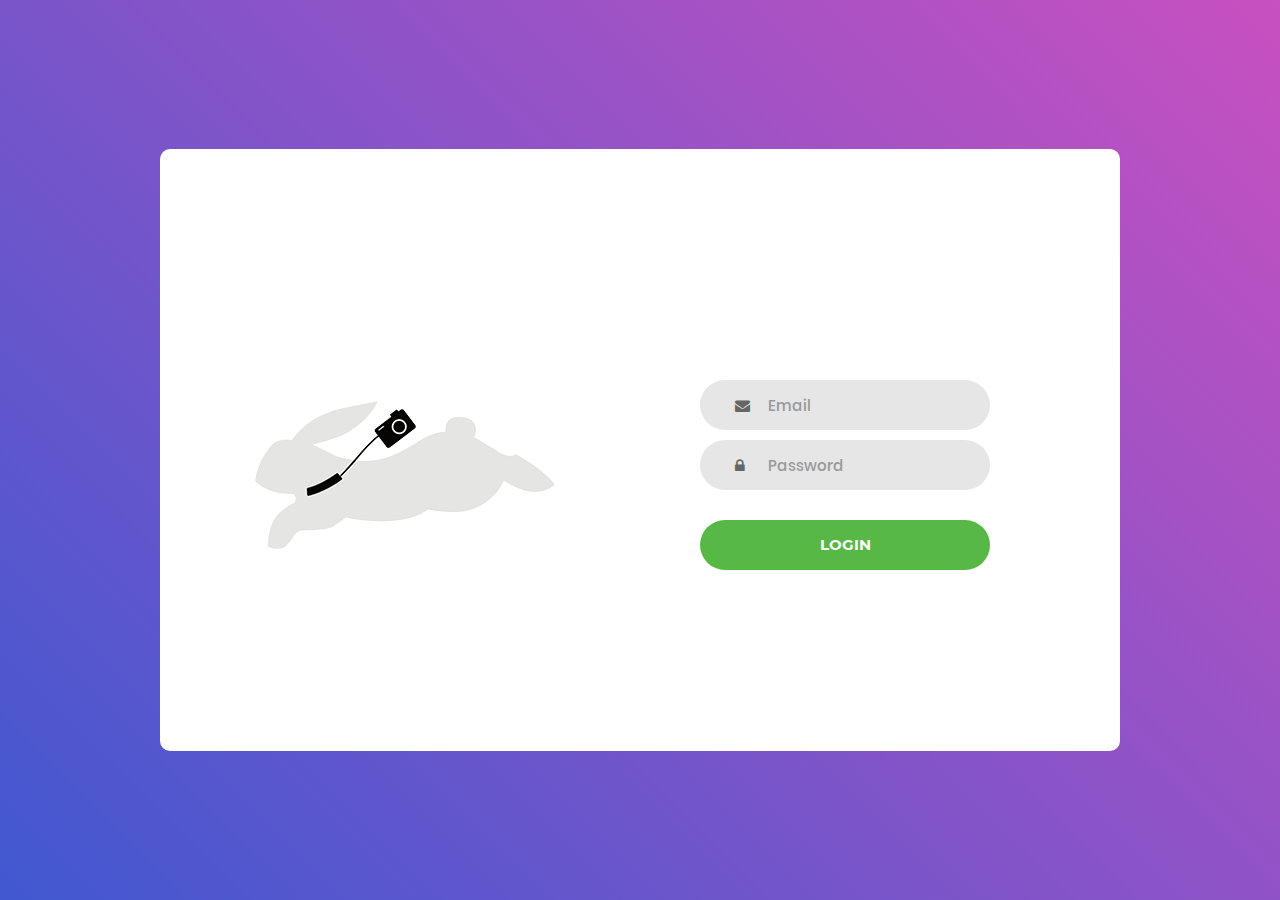
==== index.html @ 1383a8c0 "first commit" ====
<!DOCTYPE html>
<html lang="en">
<head>
	<title>Login V1</title>
	<meta charset="UTF-8">
	<meta name="viewport" content="width=device-width, initial-scale=1">
<!--===============================================================================================-->	
	<link rel="icon" type="image/png" href="images/icons/favicon.ico"/>
<!--===============================================================================================-->
	<link rel="stylesheet" type="text/css" href="vendor/bootstrap/css/bootstrap.min.css">
<!--===============================================================================================-->
	<link rel="stylesheet" type="text/css" href="fonts/font-awesome-4.7.0/css/font-awesome.min.css">
<!--===============================================================================================-->
	<link rel="stylesheet" type="text/css" href="vendor/animate/animate.css">
<!--===============================================================================================-->	
	<link rel="stylesheet" type="text/css" href="vendor/css-hamburgers/hamburgers.min.css">
<!--===============================================================================================-->
	<link rel="stylesheet" type="text/css" href="vendor/select2/select2.min.css">
<!--===============================================================================================-->
	<link rel="stylesheet" type="text/css" href="css/I_util.css">
	<link rel="stylesheet" type="text/css" href="css/I_main.css">
<!--===============================================================================================-->
</head>
<body>
	
	<div class="limiter">
		<div class="container-login100">
			<div class="wrap-login100">
				<div class="login100-pic js-tilt" data-tilt>
					<img src="images/Bunny.png" alt="IMG">
				</div>

				<form class="login100-form validate-form">
					<span class="login100-form-title">
						 
					</span>

					<div class="wrap-input100 validate-input" data-validate = "Valid email is required: ex@abc.xyz">
						<input class="input100" type="text" name="email" placeholder="Email">
						<span class="focus-input100"></span>
						<span class="symbol-input100">
							<i class="fa fa-envelope" aria-hidden="true"></i>
						</span>
					</div>

					<div class="wrap-input100 validate-input" data-validate = "Password is required">
						<input class="input100" type="password" name="pass" placeholder="Password">
						<span class="focus-input100"></span>
						<span class="symbol-input100">
							<i class="fa fa-lock" aria-hidden="true"></i>
						</span>
					</div>
					
					<div class="container-login100-form-btn">
						<button class="login100-form-btn">
							Login
						</button>
					</div>

					<div class="text-center p-t-12">
						<span class="txt1">
							 
						</span>
						<a class="txt2" href="#">
							 
						</a>
					</div>

					<div class="text-center p-t-136">
						<a class="txt2" href="#">
							 
						</a>
					</div>
				</form>
			</div>
		</div>
	</div>
	
	

	
<!--===============================================================================================-->	
	<script src="vendor/jquery/jquery-3.2.1.min.js"></script>
<!--===============================================================================================-->
	<script src="vendor/bootstrap/js/popper.js"></script>
	<script src="vendor/bootstrap/js/bootstrap.min.js"></script>
<!--===============================================================================================-->
	<script src="vendor/select2/select2.min.js"></script>
<!--===============================================================================================-->
	<script src="vendor/tilt/tilt.jquery.min.js"></script>
	<script >
		$('.js-tilt').tilt({
			scale: 1.1
		})
	</script>
<!--===============================================================================================-->
	<script src="js/main.js"></script>

</body>
</html>
---- vendor/css-hamburgers/hamburgers.min.css ----
/*!
 * Hamburgers
 * @description Tasty CSS-animated hamburgers
 * @author Jonathan Suh @jonsuh
 * @site https://jonsuh.com/hamburgers
 * @link https://github.com/jonsuh/hamburgers
 */.hamburger{font:inherit;display:inline-block;overflow:visible;margin:0;padding:15px;cursor:pointer;transition-timing-function:linear;transition-duration:.15s;transition-property:opacity,filter;text-transform:none;color:inherit;border:0;background-color:transparent}.hamburger:hover{opacity:.7}.hamburger-box{position:relative;display:inline-block;width:40px;height:24px}.hamburger-inner{top:50%;display:block;margin-top:-2px}.hamburger-inner,.hamburger-inner:after,.hamburger-inner:before{position:absolute;width:40px;height:4px;transition-timing-function:ease;transition-duration:.15s;transition-property:transform;border-radius:4px;background-color:#000}.hamburger-inner:after,.hamburger-inner:before{display:block;content:''}.hamburger-inner:before{top:-10px}.hamburger-inner:after{bottom:-10px}.hamburger--3dx .hamburger-box{perspective:80px}.hamburger--3dx .hamburger-inner{transition:transform .2s cubic-bezier(.645,.045,.355,1),background-color 0s cubic-bezier(.645,.045,.355,1) .1s}.hamburger--3dx .hamburger-inner:after,.hamburger--3dx .hamburger-inner:before{transition:transform 0s cubic-bezier(.645,.045,.355,1) .1s}.hamburger--3dx.is-active .hamburger-inner{transform:rotateY(180deg);background-color:transparent}.hamburger--3dx.is-active .hamburger-inner:before{transform:translate3d(0,10px,0) rotate(45deg)}.hamburger--3dx.is-active .hamburger-inner:after{transform:translate3d(0,-10px,0) rotate(-45deg)}.hamburger--3dx-r .hamburger-box{perspective:80px}.hamburger--3dx-r .hamburger-inner{transition:transform .2s cubic-bezier(.645,.045,.355,1),background-color 0s cubic-bezier(.645,.045,.355,1) .1s}.hamburger--3dx-r .hamburger-inner:after,.hamburger--3dx-r .hamburger-inner:before{transition:transform 0s cubic-bezier(.645,.045,.355,1) .1s}.hamburger--3dx-r.is-active .hamburger-inner{transform:rotateY(-180deg);background-color:transparent}.hamburger--3dx-r.is-active .hamburger-inner:before{transform:translate3d(0,10px,0) rotate(45deg)}.hamburger--3dx-r.is-active .hamburger-inner:after{transform:translate3d(0,-10px,0) rotate(-45deg)}.hamburger--3dy .hamburger-box{perspective:80px}.hamburger--3dy .hamburger-inner{transition:transform .2s cubic-bezier(.645,.045,.355,1),background-color 0s cubic-bezier(.645,.045,.355,1) .1s}.hamburger--3dy .hamburger-inner:after,.hamburger--3dy .hamburger-inner:before{transition:transform 0s cubic-bezier(.645,.045,.355,1) .1s}.hamburger--3dy.is-active .hamburger-inner{transform:rotateX(-180deg);background-color:transparent}.hamburger--3dy.is-active .hamburger-inner:before{transform:translate3d(0,10px,0) rotate(45deg)}.hamburger--3dy.is-active .hamburger-inner:after{transform:translate3d(0,-10px,0) rotate(-45deg)}.hamburger--3dy-r .hamburger-box{perspective:80px}.hamburger--3dy-r .hamburger-inner{transition:transform .2s cubic-bezier(.645,.045,.355,1),background-color 0s cubic-bezier(.645,.045,.355,1) .1s}.hamburger--3dy-r .hamburger-inner:after,.hamburger--3dy-r .hamburger-inner:before{transition:transform 0s cubic-bezier(.645,.045,.355,1) .1s}.hamburger--3dy-r.is-active .hamburger-inner{transform:rotateX(180deg);background-color:transparent}.hamburger--3dy-r.is-active .hamburger-inner:before{transform:translate3d(0,10px,0) rotate(45deg)}.hamburger--3dy-r.is-active .hamburger-inner:after{transform:translate3d(0,-10px,0) rotate(-45deg)}.hamburger--arrow.is-active .hamburger-inner:before{transform:translate3d(-8px,0,0) rotate(-45deg) scaleX(.7)}.hamburger--arrow.is-active .hamburger-inner:after{transform:translate3d(-8px,0,0) rotate(45deg) scaleX(.7)}.hamburger--arrow-r.is-active .hamburger-inner:before{transform:translate3d(8px,0,0) rotate(45deg) scaleX(.7)}.hamburger--arrow-r.is-active .hamburger-inner:after{transform:translate3d(8px,0,0) rotate(-45deg) scaleX(.7)}.hamburger--arrowalt .hamburger-inner:before{transition:top .1s ease .15s,transform .15s cubic-bezier(.165,.84,.44,1)}.hamburger--arrowalt .hamburger-inner:after{transition:bottom .1s ease .15s,transform .15s cubic-bezier(.165,.84,.44,1)}.hamburger--arrowalt.is-active .hamburger-inner:before{top:0;transition:top .1s ease,transform .15s cubic-bezier(.895,.03,.685,.22) .1s;transform:translate3d(-8px,-10px,0) rotate(-45deg) scaleX(.7)}.hamburger--arrowalt.is-active .hamburger-inner:after{bottom:0;transition:bottom .1s ease,transform .15s cubic-bezier(.895,.03,.685,.22) .1s;transform:translate3d(-8px,10px,0) rotate(45deg) scaleX(.7)}.hamburger--arrowalt-r .hamburger-inner:before{transition:top .1s ease .15s,transform .15s cubic-bezier(.165,.84,.44,1)}.hamburger--arrowalt-r .hamburger-inner:after{transition:bottom .1s ease .15s,transform .15s cubic-bezier(.165,.84,.44,1)}.hamburger--arrowalt-r.is-active .hamburger-inner:before{top:0;transition:top .1s ease,transform .15s cubic-bezier(.895,.03,.685,.22) .1s;transform:translate3d(8px,-10px,0) rotate(45deg) scaleX(.7)}.hamburger--arrowalt-r.is-active .hamburger-inner:after{bottom:0;transition:bottom .1s ease,transform .15s cubic-bezier(.895,.03,.685,.22) .1s;transform:translate3d(8px,10px,0) rotate(-45deg) scaleX(.7)}.hamburger--boring .hamburger-inner,.hamburger--boring .hamburger-inner:after,.hamburger--boring .hamburger-inner:before{transition-property:none}.hamburger--boring.is-active .hamburger-inner{transform:rotate(45deg)}.hamburger--boring.is-active .hamburger-inner:before{top:0;opacity:0}.hamburger--boring.is-active .hamburger-inner:after{bottom:0;transform:rotate(-90deg)}.hamburger--collapse .hamburger-inner{top:auto;bottom:0;transition-delay:.15s;transition-timing-function:cubic-bezier(.55,.055,.675,.19);transition-duration:.15s}.hamburger--collapse .hamburger-inner:after{top:-20px;transition:top .3s cubic-bezier(.33333,.66667,.66667,1) .3s,opacity .1s linear}.hamburger--collapse .hamburger-inner:before{transition:top .12s cubic-bezier(.33333,.66667,.66667,1) .3s,transform .15s cubic-bezier(.55,.055,.675,.19)}.hamburger--collapse.is-active .hamburger-inner{transition-delay:.32s;transition-timing-function:cubic-bezier(.215,.61,.355,1);transform:translate3d(0,-10px,0) rotate(-45deg)}.hamburger--collapse.is-active .hamburger-inner:after{top:0;transition:top .3s cubic-bezier(.33333,0,.66667,.33333),opacity .1s linear .27s;opacity:0}.hamburger--collapse.is-active .hamburger-inner:before{top:0;transition:top .12s cubic-bezier(.33333,0,.66667,.33333) .18s,transform .15s cubic-bezier(.215,.61,.355,1) .42s;transform:rotate(-90deg)}.hamburger--collapse-r .hamburger-inner{top:auto;bottom:0;transition-delay:.15s;transition-timing-function:cubic-bezier(.55,.055,.675,.19);transition-duration:.15s}.hamburger--collapse-r .hamburger-inner:after{top:-20px;transition:top .3s cubic-bezier(.33333,.66667,.66667,1) .3s,opacity .1s linear}.hamburger--collapse-r .hamburger-inner:before{transition:top .12s cubic-bezier(.33333,.66667,.66667,1) .3s,transform .15s cubic-bezier(.55,.055,.675,.19)}.hamburger--collapse-r.is-active .hamburger-inner{transition-delay:.32s;transition-timing-function:cubic-bezier(.215,.61,.355,1);transform:translate3d(0,-10px,0) rotate(45deg)}.hamburger--collapse-r.is-active .hamburger-inner:after{top:0;transition:top .3s cubic-bezier(.33333,0,.66667,.33333),opacity .1s linear .27s;opacity:0}.hamburger--collapse-r.is-active .hamburger-inner:before{top:0;transition:top .12s cubic-bezier(.33333,0,.66667,.33333) .18s,transform .15s cubic-bezier(.215,.61,.355,1) .42s;transform:rotate(90deg)}.hamburger--elastic .hamburger-inner{top:2px;transition-timing-function:cubic-bezier(.68,-.55,.265,1.55);transition-duration:.4s}.hamburger--elastic .hamburger-inner:before{top:10px;transition:opacity .15s ease .4s}.hamburger--elastic .hamburger-inner:after{top:20px;transition:transform .4s cubic-bezier(.68,-.55,.265,1.55)}.hamburger--elastic.is-active .hamburger-inner{transition-delay:.1s;transform:translate3d(0,10px,0) rotate(135deg)}.hamburger--elastic.is-active .hamburger-inner:before{transition-delay:0s;opacity:0}.hamburger--elastic.is-active .hamburger-inner:after{transition-delay:.1s;transform:translate3d(0,-20px,0) rotate(-270deg)}.hamburger--elastic-r .hamburger-inner{top:2px;transition-timing-function:cubic-bezier(.68,-.55,.265,1.55);transition-duration:.4s}.hamburger--elastic-r .hamburger-inner:before{top:10px;transition:opacity .15s ease .4s}.hamburger--elastic-r .hamburger-inner:after{top:20px;transition:transform .4s cubic-bezier(.68,-.55,.265,1.55)}.hamburger--elastic-r.is-active .hamburger-inner{transition-delay:.1s;transform:translate3d(0,10px,0) rotate(-135deg)}.hamburger--elastic-r.is-active .hamburger-inner:before{transition-delay:0s;opacity:0}.hamburger--elastic-r.is-active .hamburger-inner:after{transition-delay:.1s;transform:translate3d(0,-20px,0) rotate(270deg)}.hamburger--emphatic{overflow:hidden}.hamburger--emphatic .hamburger-inner{transition:background-color .2s ease-in .25s}.hamburger--emphatic .hamburger-inner:before{left:0;transition:transform .2s cubic-bezier(.6,.04,.98,.335),top .05s linear .2s,left .2s ease-in .25s}.hamburger--emphatic .hamburger-inner:after{top:10px;right:0;transition:transform .2s cubic-bezier(.6,.04,.98,.335),top .05s linear .2s,right .2s ease-in .25s}.hamburger--emphatic.is-active .hamburger-inner{transition-delay:0s;transition-timing-function:ease-out;background-color:transparent}.hamburger--emphatic.is-active .hamburger-inner:before{top:-80px;left:-80px;transition:left .2s ease-out,top .05s linear .2s,transform .2s cubic-bezier(.075,.82,.165,1) .25s;transform:translate3d(80px,80px,0) rotate(45deg)}.hamburger--emphatic.is-active .hamburger-inner:after{top:-80px;right:-80px;transition:right .2s ease-out,top .05s linear .2s,transform .2s cubic-bezier(.075,.82,.165,1) .25s;transform:translate3d(-80px,80px,0) rotate(-45deg)}.hamburger--emphatic-r{overflow:hidden}.hamburger--emphatic-r .hamburger-inner{transition:background-color .2s ease-in .25s}.hamburger--emphatic-r .hamburger-inner:before{left:0;transition:transform .2s cubic-bezier(.6,.04,.98,.335),top .05s linear .2s,left .2s ease-in .25s}.hamburger--emphatic-r .hamburger-inner:after{top:10px;right:0;transition:transform .2s cubic-bezier(.6,.04,.98,.335),top .05s linear .2s,right .2s ease-in .25s}.hamburger--emphatic-r.is-active .hamburger-inner{transition-delay:0s;transition-timing-function:ease-out;background-color:transparent}.hamburger--emphatic-r.is-active .hamburger-inner:before{top:80px;left:-80px;transition:left .2s ease-out,top .05s linear .2s,transform .2s cubic-bezier(.075,.82,.165,1) .25s;transform:translate3d(80px,-80px,0) rotate(-45deg)}.hamburger--emphatic-r.is-active .hamburger-inner:after{top:80px;right:-80px;transition:right .2s ease-out,top .05s linear .2s,transform .2s cubic-bezier(.075,.82,.165,1) .25s;transform:translate3d(-80px,-80px,0) rotate(45deg)}.hamburger--slider .hamburger-inner{top:2px}.hamburger--slider .hamburger-inner:before{top:10px;transition-timing-function:ease;transition-duration:.2s;transition-property:transform,opacity}.hamburger--slider .hamburger-inner:after{top:20px}.hamburger--slider.is-active .hamburger-inner{transform:translate3d(0,10px,0) rotate(45deg)}.hamburger--slider.is-active .hamburger-inner:before{transform:rotate(-45deg) translate3d(-5.71429px,-6px,0);opacity:0}.hamburger--slider.is-active .hamburger-inner:after{transform:translate3d(0,-20px,0) rotate(-90deg)}.hamburger--slider-r .hamburger-inner{top:2px}.hamburger--slider-r .hamburger-inner:before{top:10px;transition-timing-function:ease;transition-duration:.2s;transition-property:transform,opacity}.hamburger--slider-r .hamburger-inner:after{top:20px}.hamburger--slider-r.is-active .hamburger-inner{transform:translate3d(0,10px,0) rotate(-45deg)}.hamburger--slider-r.is-active .hamburger-inner:before{transform:rotate(45deg) translate3d(5.71429px,-6px,0);opacity:0}.hamburger--slider-r.is-active .hamburger-inner:after{transform:translate3d(0,-20px,0) rotate(90deg)}.hamburger--spring .hamburger-inner{top:2px;transition:background-color 0s linear .15s}.hamburger--spring .hamburger-inner:before{top:10px;transition:top .12s cubic-bezier(.33333,.66667,.66667,1) .3s,transform .15s cubic-bezier(.55,.055,.675,.19)}.hamburger--spring .hamburger-inner:after{top:20px;transition:top .3s cubic-bezier(.33333,.66667,.66667,1) .3s,transform .15s cubic-bezier(.55,.055,.675,.19)}.hamburger--spring.is-active .hamburger-inner{transition-delay:.32s;background-color:transparent}.hamburger--spring.is-active .hamburger-inner:before{top:0;transition:top .12s cubic-bezier(.33333,0,.66667,.33333) .18s,transform .15s cubic-bezier(.215,.61,.355,1) .32s;transform:translate3d(0,10px,0) rotate(45deg)}.hamburger--spring.is-active .hamburger-inner:after{top:0;transition:top .3s cubic-bezier(.33333,0,.66667,.33333),transform .15s cubic-bezier(.215,.61,.355,1) .32s;transform:translate3d(0,10px,0) rotate(-45deg)}.hamburger--spring-r .hamburger-inner{top:auto;bottom:0;transition-delay:0s;transition-timing-function:cubic-bezier(.55,.055,.675,.19);transition-duration:.15s}.hamburger--spring-r .hamburger-inner:after{top:-20px;transition:top .3s cubic-bezier(.33333,.66667,.66667,1) .3s,opacity 0s linear}.hamburger--spring-r .hamburger-inner:before{transition:top .12s cubic-bezier(.33333,.66667,.66667,1) .3s,transform .15s cubic-bezier(.55,.055,.675,.19)}.hamburger--spring-r.is-active .hamburger-inner{transition-delay:.32s;transition-timing-function:cubic-bezier(.215,.61,.355,1);transform:translate3d(0,-10px,0) rotate(-45deg)}.hamburger--spring-r.is-active .hamburger-inner:after{top:0;transition:top .3s cubic-bezier(.33333,0,.66667,.33333),opacity 0s linear .32s;opacity:0}.hamburger--spring-r.is-active .hamburger-inner:before{top:0;transition:top .12s cubic-bezier(.33333,0,.66667,.33333) .18s,transform .15s cubic-bezier(.215,.61,.355,1) .32s;transform:rotate(90deg)}.hamburger--stand .hamburger-inner{transition:transform .1s cubic-bezier(.55,.055,.675,.19) .22s,background-color 0s linear .1s}.hamburger--stand .hamburger-inner:before{transition:top .1s ease-in .1s,transform .1s cubic-bezier(.55,.055,.675,.19) 0s}.hamburger--stand .hamburger-inner:after{transition:bottom .1s ease-in .1s,transform .1s cubic-bezier(.55,.055,.675,.19) 0s}.hamburger--stand.is-active .hamburger-inner{transition:transform .1s cubic-bezier(.215,.61,.355,1) 0s,background-color 0s linear .22s;transform:rotate(90deg);background-color:transparent}.hamburger--stand.is-active .hamburger-inner:before{top:0;transition:top .1s ease-out .12s,transform .1s cubic-bezier(.215,.61,.355,1) .22s;transform:rotate(-45deg)}.hamburger--stand.is-active .hamburger-inner:after{bottom:0;transition:bottom .1s ease-out .12s,transform .1s cubic-bezier(.215,.61,.355,1) .22s;transform:rotate(45deg)}.hamburger--stand-r .hamburger-inner{transition:transform .1s cubic-bezier(.55,.055,.675,.19) .22s,background-color 0s linear .1s}.hamburger--stand-r .hamburger-inner:before{transition:top .1s ease-in .1s,transform .1s cubic-bezier(.55,.055,.675,.19) 0s}.hamburger--stand-r .hamburger-inner:after{transition:bottom .1s ease-in .1s,transform .1s cubic-bezier(.55,.055,.675,.19) 0s}.hamburger--stand-r.is-active .hamburger-inner{transition:transform .1s cubic-bezier(.215,.61,.355,1) 0s,background-color 0s linear .22s;transform:rotate(-90deg);background-color:transparent}.hamburger--stand-r.is-active .hamburger-inner:before{top:0;transition:top .1s ease-out .12s,transform .1s cubic-bezier(.215,.61,.355,1) .22s;transform:rotate(-45deg)}.hamburger--stand-r.is-active .hamburger-inner:after{bottom:0;transition:bottom .1s ease-out .12s,transform .1s cubic-bezier(.215,.61,.355,1) .22s;transform:rotate(45deg)}.hamburger--spin .hamburger-inner{transition-timing-function:cubic-bezier(.55,.055,.675,.19);transition-duration:.3s}.hamburger--spin .hamburger-inner:before{transition:top .1s ease-in .34s,opacity .1s ease-in}.hamburger--spin .hamburger-inner:after{transition:bottom .1s ease-in .34s,transform .3s cubic-bezier(.55,.055,.675,.19)}.hamburger--spin.is-active .hamburger-inner{transition-delay:.14s;transition-timing-function:cubic-bezier(.215,.61,.355,1);transform:rotate(225deg)}.hamburger--spin.is-active .hamburger-inner:before{top:0;transition:top .1s ease-out,opacity .1s ease-out .14s;opacity:0}.hamburger--spin.is-active .hamburger-inner:after{bottom:0;transition:bottom .1s ease-out,transform .3s cubic-bezier(.215,.61,.355,1) .14s;transform:rotate(-90deg)}.hamburger--spin-r .hamburger-inner{transition-timing-function:cubic-bezier(.55,.055,.675,.19);transition-duration:.3s}.hamburger--spin-r .hamburger-inner:before{transition:top .1s ease-in .34s,opacity .1s ease-in}.hamburger--spin-r .hamburger-inner:after{transition:bottom .1s ease-in .34s,transform .3s cubic-bezier(.55,.055,.675,.19)}.hamburger--spin-r.is-active .hamburger-inner{transition-delay:.14s;transition-timing-function:cubic-bezier(.215,.61,.355,1);transform:rotate(-225deg)}.hamburger--spin-r.is-active .hamburger-inner:before{top:0;transition:top .1s ease-out,opacity .1s ease-out .14s;opacity:0}.hamburger--spin-r.is-active .hamburger-inner:after{bottom:0;transition:bottom .1s ease-out,transform .3s cubic-bezier(.215,.61,.355,1) .14s;transform:rotate(90deg)}.hamburger--squeeze .hamburger-inner{transition-timing-function:cubic-bezier(.55,.055,.675,.19);transition-duration:.1s}.hamburger--squeeze .hamburger-inner:before{transition:top .1s ease .14s,opacity .1s ease}.hamburger--squeeze .hamburger-inner:after{transition:bottom .1s ease .14s,transform .1s cubic-bezier(.55,.055,.675,.19)}.hamburger--squeeze.is-active .hamburger-inner{transition-delay:.14s;transition-timing-function:cubic-bezier(.215,.61,.355,1);transform:rotate(45deg)}.hamburger--squeeze.is-active .hamburger-inner:before{top:0;transition:top .1s ease,opacity .1s ease .14s;opacity:0}.hamburger--squeeze.is-active .hamburger-inner:after{bottom:0;transition:bottom .1s ease,transform .1s cubic-bezier(.215,.61,.355,1) .14s;transform:rotate(-90deg)}.hamburger--vortex .hamburger-inner{transition-timing-function:cubic-bezier(.19,1,.22,1);transition-duration:.3s}.hamburger--vortex .hamburger-inner:after,.hamburger--vortex .hamburger-inner:before{transition-delay:.1s;transition-timing-function:linear;transition-duration:0s}.hamburger--vortex .hamburger-inner:before{transition-property:top,opacity}.hamburger--vortex .hamburger-inner:after{transition-property:bottom,transform}.hamburger--vortex.is-active .hamburger-inner{transition-timing-function:cubic-bezier(.19,1,.22,1);transform:rotate(765deg)}.hamburger--vortex.is-active .hamburger-inner:after,.hamburger--vortex.is-active .hamburger-inner:before{transition-delay:0s}.hamburger--vortex.is-active .hamburger-inner:before{top:0;opacity:0}.hamburger--vortex.is-active .hamburger-inner:after{bottom:0;transform:rotate(90deg)}.hamburger--vortex-r .hamburger-inner{transition-timing-function:cubic-bezier(.19,1,.22,1);transition-duration:.3s}.hamburger--vortex-r .hamburger-inner:after,.hamburger--vortex-r .hamburger-inner:before{transition-delay:.1s;transition-timing-function:linear;transition-duration:0s}.hamburger--vortex-r .hamburger-inner:before{transition-property:top,opacity}.hamburger--vortex-r .hamburger-inner:after{transition-property:bottom,transform}.hamburger--vortex-r.is-active .hamburger-inner{transition-timing-function:cubic-bezier(.19,1,.22,1);transform:rotate(-765deg)}.hamburger--vortex-r.is-active .hamburger-inner:after,.hamburger--vortex-r.is-active .hamburger-inner:before{transition-delay:0s}.hamburger--vortex-r.is-active .hamburger-inner:before{top:0;opacity:0}.hamburger--vortex-r.is-active .hamburger-inner:after{bottom:0;transform:rotate(-90deg)}
---- css/I_util.css ----
/*[ FONT SIZE ]
///////////////////////////////////////////////////////////
*/
.fs-1 {font-size: 1px;}
.fs-2 {font-size: 2px;}
.fs-3 {font-size: 3px;}
.fs-4 {font-size: 4px;}
.fs-5 {font-size: 5px;}
.fs-6 {font-size: 6px;}
.fs-7 {font-size: 7px;}
.fs-8 {font-size: 8px;}
.fs-9 {font-size: 9px;}
.fs-10 {font-size: 10px;}
.fs-11 {font-size: 11px;}
.fs-12 {font-size: 12px;}
.fs-13 {font-size: 13px;}
.fs-14 {font-size: 14px;}
.fs-15 {font-size: 15px;}
.fs-16 {font-size: 16px;}
.fs-17 {font-size: 17px;}
.fs-18 {font-size: 18px;}
.fs-19 {font-size: 19px;}
.fs-20 {font-size: 20px;}
.fs-21 {font-size: 21px;}
.fs-22 {font-size: 22px;}
.fs-23 {font-size: 23px;}
.fs-24 {font-size: 24px;}
.fs-25 {font-size: 25px;}
.fs-26 {font-size: 26px;}
.fs-27 {font-size: 27px;}
.fs-28 {font-size: 28px;}
.fs-29 {font-size: 29px;}
.fs-30 {font-size: 30px;}
.fs-31 {font-size: 31px;}
.fs-32 {font-size: 32px;}
.fs-33 {font-size: 33px;}
.fs-34 {font-size: 34px;}
.fs-35 {font-size: 35px;}
.fs-36 {font-size: 36px;}
.fs-37 {font-size: 37px;}
.fs-38 {font-size: 38px;}
.fs-39 {font-size: 39px;}
.fs-40 {font-size: 40px;}
.fs-41 {font-size: 41px;}
.fs-42 {font-size: 42px;}
.fs-43 {font-size: 43px;}
.fs-44 {font-size: 44px;}
.fs-45 {font-size: 45px;}
.fs-46 {font-size: 46px;}
.fs-47 {font-size: 47px;}
.fs-48 {font-size: 48px;}
.fs-49 {font-size: 49px;}
.fs-50 {font-size: 50px;}
.fs-51 {font-size: 51px;}
.fs-52 {font-size: 52px;}
.fs-53 {font-size: 53px;}
.fs-54 {font-size: 54px;}
.fs-55 {font-size: 55px;}
.fs-56 {font-size: 56px;}
.fs-57 {font-size: 57px;}
.fs-58 {font-size: 58px;}
.fs-59 {font-size: 59px;}
.fs-60 {font-size: 60px;}
.fs-61 {font-size: 61px;}
.fs-62 {font-size: 62px;}
.fs-63 {font-size: 63px;}
.fs-64 {font-size: 64px;}
.fs-65 {font-size: 65px;}
.fs-66 {font-size: 66px;}
.fs-67 {font-size: 67px;}
.fs-68 {font-size: 68px;}
.fs-69 {font-size: 69px;}
.fs-70 {font-size: 70px;}
.fs-71 {font-size: 71px;}
.fs-72 {font-size: 72px;}
.fs-73 {font-size: 73px;}
.fs-74 {font-size: 74px;}
.fs-75 {font-size: 75px;}
.fs-76 {font-size: 76px;}
.fs-77 {font-size: 77px;}
.fs-78 {font-size: 78px;}
.fs-79 {font-size: 79px;}
.fs-80 {font-size: 80px;}
.fs-81 {font-size: 81px;}
.fs-82 {font-size: 82px;}
.fs-83 {font-size: 83px;}
.fs-84 {font-size: 84px;}
.fs-85 {font-size: 85px;}
.fs-86 {font-size: 86px;}
.fs-87 {font-size: 87px;}
.fs-88 {font-size: 88px;}
.fs-89 {font-size: 89px;}
.fs-90 {font-size: 90px;}
.fs-91 {font-size: 91px;}
.fs-92 {font-size: 92px;}
.fs-93 {font-size: 93px;}
.fs-94 {font-size: 94px;}
.fs-95 {font-size: 95px;}
.fs-96 {font-size: 96px;}
.fs-97 {font-size: 97px;}
.fs-98 {font-size: 98px;}
.fs-99 {font-size: 99px;}
.fs-100 {font-size: 100px;}
.fs-101 {font-size: 101px;}
.fs-102 {font-size: 102px;}
.fs-103 {font-size: 103px;}
.fs-104 {font-size: 104px;}
.fs-105 {font-size: 105px;}
.fs-106 {font-size: 106px;}
.fs-107 {font-size: 107px;}
.fs-108 {font-size: 108px;}
.fs-109 {font-size: 109px;}
.fs-110 {font-size: 110px;}
.fs-111 {font-size: 111px;}
.fs-112 {font-size: 112px;}
.fs-113 {font-size: 113px;}
.fs-114 {font-size: 114px;}
.fs-115 {font-size: 115px;}
.fs-116 {font-size: 116px;}
.fs-117 {font-size: 117px;}
.fs-118 {font-size: 118px;}
.fs-119 {font-size: 119px;}
.fs-120 {font-size: 120px;}
.fs-121 {font-size: 121px;}
.fs-122 {font-size: 122px;}
.fs-123 {font-size: 123px;}
.fs-124 {font-size: 124px;}
.fs-125 {font-size: 125px;}
.fs-126 {font-size: 126px;}
.fs-127 {font-size: 127px;}
.fs-128 {font-size: 128px;}
.fs-129 {font-size: 129px;}
.fs-130 {font-size: 130px;}
.fs-131 {font-size: 131px;}
.fs-132 {font-size: 132px;}
.fs-133 {font-size: 133px;}
.fs-134 {font-size: 134px;}
.fs-135 {font-size: 135px;}
.fs-136 {font-size: 136px;}
.fs-137 {font-size: 137px;}
.fs-138 {font-size: 138px;}
.fs-139 {font-size: 139px;}
.fs-140 {font-size: 140px;}
.fs-141 {font-size: 141px;}
.fs-142 {font-size: 142px;}
.fs-143 {font-size: 143px;}
.fs-144 {font-size: 144px;}
.fs-145 {font-size: 145px;}
.fs-146 {font-size: 146px;}
.fs-147 {font-size: 147px;}
.fs-148 {font-size: 148px;}
.fs-149 {font-size: 149px;}
.fs-150 {font-size: 150px;}
.fs-151 {font-size: 151px;}
.fs-152 {font-size: 152px;}
.fs-153 {font-size: 153px;}
.fs-154 {font-size: 154px;}
.fs-155 {font-size: 155px;}
.fs-156 {font-size: 156px;}
.fs-157 {font-size: 157px;}
.fs-158 {font-size: 158px;}
.fs-159 {font-size: 159px;}
.fs-160 {font-size: 160px;}
.fs-161 {font-size: 161px;}
.fs-162 {font-size: 162px;}
.fs-163 {font-size: 163px;}
.fs-164 {font-size: 164px;}
.fs-165 {font-size: 165px;}
.fs-166 {font-size: 166px;}
.fs-167 {font-size: 167px;}
.fs-168 {font-size: 168px;}
.fs-169 {font-size: 169px;}
.fs-170 {font-size: 170px;}
.fs-171 {font-size: 171px;}
.fs-172 {font-size: 172px;}
.fs-173 {font-size: 173px;}
.fs-174 {font-size: 174px;}
.fs-175 {font-size: 175px;}
.fs-176 {font-size: 176px;}
.fs-177 {font-size: 177px;}
.fs-178 {font-size: 178px;}
.fs-179 {font-size: 179px;}
.fs-180 {font-size: 180px;}
.fs-181 {font-size: 181px;}
.fs-182 {font-size: 182px;}
.fs-183 {font-size: 183px;}
.fs-184 {font-size: 184px;}
.fs-185 {font-size: 185px;}
.fs-186 {font-size: 186px;}
.fs-187 {font-size: 187px;}
.fs-188 {font-size: 188px;}
.fs-189 {font-size: 189px;}
.fs-190 {font-size: 190px;}
.fs-191 {font-size: 191px;}
.fs-192 {font-size: 192px;}
.fs-193 {font-size: 193px;}
.fs-194 {font-size: 194px;}
.fs-195 {font-size: 195px;}
.fs-196 {font-size: 196px;}
.fs-197 {font-size: 197px;}
.fs-198 {font-size: 198px;}
.fs-199 {font-size: 199px;}
.fs-200 {font-size: 200px;}

/*[ PADDING ]
///////////////////////////////////////////////////////////
*/
.p-t-0 {padding-top: 0px;}
.p-t-1 {padding-top: 1px;}
.p-t-2 {padding-top: 2px;}
.p-t-3 {padding-top: 3px;}
.p-t-4 {padding-top: 4px;}
.p-t-5 {padding-top: 5px;}
.p-t-6 {padding-top: 6px;}
.p-t-7 {padding-top: 7px;}
.p-t-8 {padding-top: 8px;}
.p-t-9 {padding-top: 9px;}
.p-t-10 {padding-top: 10px;}
.p-t-11 {padding-top: 11px;}
.p-t-12 {padding-top: 12px;}
.p-t-13 {padding-top: 13px;}
.p-t-14 {padding-top: 14px;}
.p-t-15 {padding-top: 15px;}
.p-t-16 {padding-top: 16px;}
.p-t-17 {padding-top: 17px;}
.p-t-18 {padding-top: 18px;}
.p-t-19 {padding-top: 19px;}
.p-t-20 {padding-top: 20px;}
.p-t-21 {padding-top: 21px;}
.p-t-22 {padding-top: 22px;}
.p-t-23 {padding-top: 23px;}
.p-t-24 {padding-top: 24px;}
.p-t-25 {padding-top: 25px;}
.p-t-26 {padding-top: 26px;}
.p-t-27 {padding-top: 27px;}
.p-t-28 {padding-top: 28px;}
.p-t-29 {padding-top: 29px;}
.p-t-30 {padding-top: 30px;}
.p-t-31 {padding-top: 31px;}
.p-t-32 {padding-top: 32px;}
.p-t-33 {padding-top: 33px;}
.p-t-34 {padding-top: 34px;}
.p-t-35 {padding-top: 35px;}
.p-t-36 {padding-top: 36px;}
.p-t-37 {padding-top: 37px;}
.p-t-38 {padding-top: 38px;}
.p-t-39 {padding-top: 39px;}
.p-t-40 {padding-top: 40px;}
.p-t-41 {padding-top: 41px;}
.p-t-42 {padding-top: 42px;}
.p-t-43 {padding-top: 43px;}
.p-t-44 {padding-top: 44px;}
.p-t-45 {padding-top: 45px;}
.p-t-46 {padding-top: 46px;}
.p-t-47 {padding-top: 47px;}
.p-t-48 {padding-top: 48px;}
.p-t-49 {padding-top: 49px;}
.p-t-50 {padding-top: 50px;}
.p-t-51 {padding-top: 51px;}
.p-t-52 {padding-top: 52px;}
.p-t-53 {padding-top: 53px;}
.p-t-54 {padding-top: 54px;}
.p-t-55 {padding-top: 55px;}
.p-t-56 {padding-top: 56px;}
.p-t-57 {padding-top: 57px;}
.p-t-58 {padding-top: 58px;}
.p-t-59 {padding-top: 59px;}
.p-t-60 {padding-top: 60px;}
.p-t-61 {padding-top: 61px;}
.p-t-62 {padding-top: 62px;}
.p-t-63 {padding-top: 63px;}
.p-t-64 {padding-top: 64px;}
.p-t-65 {padding-top: 65px;}
.p-t-66 {padding-top: 66px;}
.p-t-67 {padding-top: 67px;}
.p-t-68 {padding-top: 68px;}
.p-t-69 {padding-top: 69px;}
.p-t-70 {padding-top: 70px;}
.p-t-71 {padding-top: 71px;}
.p-t-72 {padding-top: 72px;}
.p-t-73 {padding-top: 73px;}
.p-t-74 {padding-top: 74px;}
.p-t-75 {padding-top: 75px;}
.p-t-76 {padding-top: 76px;}
.p-t-77 {padding-top: 77px;}
.p-t-78 {padding-top: 78px;}
.p-t-79 {padding-top: 79px;}
.p-t-80 {padding-top: 80px;}
.p-t-81 {padding-top: 81px;}
.p-t-82 {padding-top: 82px;}
.p-t-83 {padding-top: 83px;}
.p-t-84 {padding-top: 84px;}
.p-t-85 {padding-top: 85px;}
.p-t-86 {padding-top: 86px;}
.p-t-87 {padding-top: 87px;}
.p-t-88 {padding-top: 88px;}
.p-t-89 {padding-top: 89px;}
.p-t-90 {padding-top: 90px;}
.p-t-91 {padding-top: 91px;}
.p-t-92 {padding-top: 92px;}
.p-t-93 {padding-top: 93px;}
.p-t-94 {padding-top: 94px;}
.p-t-95 {padding-top: 95px;}
.p-t-96 {padding-top: 96px;}
.p-t-97 {padding-top: 97px;}
.p-t-98 {padding-top: 98px;}
.p-t-99 {padding-top: 99px;}
.p-t-100 {padding-top: 100px;}
.p-t-101 {padding-top: 101px;}
.p-t-102 {padding-top: 102px;}
.p-t-103 {padding-top: 103px;}
.p-t-104 {padding-top: 104px;}
.p-t-105 {padding-top: 105px;}
.p-t-106 {padding-top: 106px;}
.p-t-107 {padding-top: 107px;}
.p-t-108 {padding-top: 108px;}
.p-t-109 {padding-top: 109px;}
.p-t-110 {padding-top: 110px;}
.p-t-111 {padding-top: 111px;}
.p-t-112 {padding-top: 112px;}
.p-t-113 {padding-top: 113px;}
.p-t-114 {padding-top: 114px;}
.p-t-115 {padding-top: 115px;}
.p-t-116 {padding-top: 116px;}
.p-t-117 {padding-top: 117px;}
.p-t-118 {padding-top: 118px;}
.p-t-119 {padding-top: 119px;}
.p-t-120 {padding-top: 120px;}
.p-t-121 {padding-top: 121px;}
.p-t-122 {padding-top: 122px;}
.p-t-123 {padding-top: 123px;}
.p-t-124 {padding-top: 124px;}
.p-t-125 {padding-top: 125px;}
.p-t-126 {padding-top: 126px;}
.p-t-127 {padding-top: 127px;}
.p-t-128 {padding-top: 128px;}
.p-t-129 {padding-top: 129px;}
.p-t-130 {padding-top: 130px;}
.p-t-131 {padding-top: 131px;}
.p-t-132 {padding-top: 132px;}
.p-t-133 {padding-top: 133px;}
.p-t-134 {padding-top: 134px;}
.p-t-135 {padding-top: 135px;}
.p-t-136 {padding-top: 136px;}
.p-t-137 {padding-top: 137px;}
.p-t-138 {padding-top: 138px;}
.p-t-139 {padding-top: 139px;}
.p-t-140 {padding-top: 140px;}
.p-t-141 {padding-top: 141px;}
.p-t-142 {padding-top: 142px;}
.p-t-143 {padding-top: 143px;}
.p-t-144 {padding-top: 144px;}
.p-t-145 {padding-top: 145px;}
.p-t-146 {padding-top: 146px;}
.p-t-147 {padding-top: 147px;}
.p-t-148 {padding-top: 148px;}
.p-t-149 {padding-top: 149px;}
.p-t-150 {padding-top: 150px;}
.p-t-151 {padding-top: 151px;}
.p-t-152 {padding-top: 152px;}
.p-t-153 {padding-top: 153px;}
.p-t-154 {padding-top: 154px;}
.p-t-155 {padding-top: 155px;}
.p-t-156 {padding-top: 156px;}
.p-t-157 {padding-top: 157px;}
.p-t-158 {padding-top: 158px;}
.p-t-159 {padding-top: 159px;}
.p-t-160 {padding-top: 160px;}
.p-t-161 {padding-top: 161px;}
.p-t-162 {padding-top: 162px;}
.p-t-163 {padding-top: 163px;}
.p-t-164 {padding-top: 164px;}
.p-t-165 {padding-top: 165px;}
.p-t-166 {padding-top: 166px;}
.p-t-167 {padding-top: 167px;}
.p-t-168 {padding-top: 168px;}
.p-t-169 {padding-top: 169px;}
.p-t-170 {padding-top: 170px;}
.p-t-171 {padding-top: 171px;}
.p-t-172 {padding-top: 172px;}
.p-t-173 {padding-top: 173px;}
.p-t-174 {padding-top: 174px;}
.p-t-175 {padding-top: 175px;}
.p-t-176 {padding-top: 176px;}
.p-t-177 {padding-top: 177px;}
.p-t-178 {padding-top: 178px;}
.p-t-179 {padding-top: 179px;}
.p-t-180 {padding-top: 180px;}
.p-t-181 {padding-top: 181px;}
.p-t-182 {padding-top: 182px;}
.p-t-183 {padding-top: 183px;}
.p-t-184 {padding-top: 184px;}
.p-t-185 {padding-top: 185px;}
.p-t-186 {padding-top: 186px;}
.p-t-187 {padding-top: 187px;}
.p-t-188 {padding-top: 188px;}
.p-t-189 {padding-top: 189px;}
.p-t-190 {padding-top: 190px;}
.p-t-191 {padding-top: 191px;}
.p-t-192 {padding-top: 192px;}
.p-t-193 {padding-top: 193px;}
.p-t-194 {padding-top: 194px;}
.p-t-195 {padding-top: 195px;}
.p-t-196 {padding-top: 196px;}
.p-t-197 {padding-top: 197px;}
.p-t-198 {padding-top: 198px;}
.p-t-199 {padding-top: 199px;}
.p-t-200 {padding-top: 200px;}
.p-t-201 {padding-top: 201px;}
.p-t-202 {padding-top: 202px;}
.p-t-203 {padding-top: 203px;}
.p-t-204 {padding-top: 204px;}
.p-t-205 {padding-top: 205px;}
.p-t-206 {padding-top: 206px;}
.p-t-207 {padding-top: 207px;}
.p-t-208 {padding-top: 208px;}
.p-t-209 {padding-top: 209px;}
.p-t-210 {padding-top: 210px;}
.p-t-211 {padding-top: 211px;}
.p-t-212 {padding-top: 212px;}
.p-t-213 {padding-top: 213px;}
.p-t-214 {padding-top: 214px;}
.p-t-215 {padding-top: 215px;}
.p-t-216 {padding-top: 216px;}
.p-t-217 {padding-top: 217px;}
.p-t-218 {padding-top: 218px;}
.p-t-219 {padding-top: 219px;}
.p-t-220 {padding-top: 220px;}
.p-t-221 {padding-top: 221px;}
.p-t-222 {padding-top: 222px;}
.p-t-223 {padding-top: 223px;}
.p-t-224 {padding-top: 224px;}
.p-t-225 {padding-top: 225px;}
.p-t-226 {padding-top: 226px;}
.p-t-227 {padding-top: 227px;}
.p-t-228 {padding-top: 228px;}
.p-t-229 {padding-top: 229px;}
.p-t-230 {padding-top: 230px;}
.p-t-231 {padding-top: 231px;}
.p-t-232 {padding-top: 232px;}
.p-t-233 {padding-top: 233px;}
.p-t-234 {padding-top: 234px;}
.p-t-235 {padding-top: 235px;}
.p-t-236 {padding-top: 236px;}
.p-t-237 {padding-top: 237px;}
.p-t-238 {padding-top: 238px;}
.p-t-239 {padding-top: 239px;}
.p-t-240 {padding-top: 240px;}
.p-t-241 {padding-top: 241px;}
.p-t-242 {padding-top: 242px;}
.p-t-243 {padding-top: 243px;}
.p-t-244 {padding-top: 244px;}
.p-t-245 {padding-top: 245px;}
.p-t-246 {padding-top: 246px;}
.p-t-247 {padding-top: 247px;}
.p-t-248 {padding-top: 248px;}
.p-t-249 {padding-top: 249px;}
.p-t-250 {padding-top: 250px;}
.p-b-0 {padding-bottom: 0px;}
.p-b-1 {padding-bottom: 1px;}
.p-b-2 {padding-bottom: 2px;}
.p-b-3 {padding-bottom: 3px;}
.p-b-4 {padding-bottom: 4px;}
.p-b-5 {padding-bottom: 5px;}
.p-b-6 {padding-bottom: 6px;}
.p-b-7 {padding-bottom: 7px;}
.p-b-8 {padding-bottom: 8px;}
.p-b-9 {padding-bottom: 9px;}
.p-b-10 {padding-bottom: 10px;}
.p-b-11 {padding-bottom: 11px;}
.p-b-12 {padding-bottom: 12px;}
.p-b-13 {padding-bottom: 13px;}
.p-b-14 {padding-bottom: 14px;}
.p-b-15 {padding-bottom: 15px;}
.p-b-16 {padding-bottom: 16px;}
.p-b-17 {padding-bottom: 17px;}
.p-b-18 {padding-bottom: 18px;}
.p-b-19 {padding-bottom: 19px;}
.p-b-20 {padding-bottom: 20px;}
.p-b-21 {padding-bottom: 21px;}
.p-b-22 {padding-bottom: 22px;}
.p-b-23 {padding-bottom: 23px;}
.p-b-24 {padding-bottom: 24px;}
.p-b-25 {padding-bottom: 25px;}
.p-b-26 {padding-bottom: 26px;}
.p-b-27 {padding-bottom: 27px;}
.p-b-28 {padding-bottom: 28px;}
.p-b-29 {padding-bottom: 29px;}
.p-b-30 {padding-bottom: 30px;}
.p-b-31 {padding-bottom: 31px;}
.p-b-32 {padding-bottom: 32px;}
.p-b-33 {padding-bottom: 33px;}
.p-b-34 {padding-bottom: 34px;}
.p-b-35 {padding-bottom: 35px;}
.p-b-36 {padding-bottom: 36px;}
.p-b-37 {padding-bottom: 37px;}
.p-b-38 {padding-bottom: 38px;}
.p-b-39 {padding-bottom: 39px;}
.p-b-40 {padding-bottom: 40px;}
.p-b-41 {padding-bottom: 41px;}
.p-b-42 {padding-bottom: 42px;}
.p-b-43 {padding-bottom: 43px;}
.p-b-44 {padding-bottom: 44px;}
.p-b-45 {padding-bottom: 45px;}
.p-b-46 {padding-bottom: 46px;}
.p-b-47 {padding-bottom: 47px;}
.p-b-48 {padding-bottom: 48px;}
.p-b-49 {padding-bottom: 49px;}
.p-b-50 {padding-bottom: 50px;}
.p-b-51 {padding-bottom: 51px;}
.p-b-52 {padding-bottom: 52px;}
.p-b-53 {padding-bottom: 53px;}
.p-b-54 {padding-bottom: 54px;}
.p-b-55 {padding-bottom: 55px;}
.p-b-56 {padding-bottom: 56px;}
.p-b-57 {padding-bottom: 57px;}
.p-b-58 {padding-bottom: 58px;}
.p-b-59 {padding-bottom: 59px;}
.p-b-60 {padding-bottom: 60px;}
.p-b-61 {padding-bottom: 61px;}
.p-b-62 {padding-bottom: 62px;}
.p-b-63 {padding-bottom: 63px;}
.p-b-64 {padding-bottom: 64px;}
.p-b-65 {padding-bottom: 65px;}
.p-b-66 {padding-bottom: 66px;}
.p-b-67 {padding-bottom: 67px;}
.p-b-68 {padding-bottom: 68px;}
.p-b-69 {padding-bottom: 69px;}
.p-b-70 {padding-bottom: 70px;}
.p-b-71 {padding-bottom: 71px;}
.p-b-72 {padding-bottom: 72px;}
.p-b-73 {padding-bottom: 73px;}
.p-b-74 {padding-bottom: 74px;}
.p-b-75 {padding-bottom: 75px;}
.p-b-76 {padding-bottom: 76px;}
.p-b-77 {padding-bottom: 77px;}
.p-b-78 {padding-bottom: 78px;}
.p-b-79 {padding-bottom: 79px;}
.p-b-80 {padding-bottom: 80px;}
.p-b-81 {padding-bottom: 81px;}
.p-b-82 {padding-bottom: 82px;}
.p-b-83 {padding-bottom: 83px;}
.p-b-84 {padding-bottom: 84px;}
.p-b-85 {padding-bottom: 85px;}
.p-b-86 {padding-bottom: 86px;}
.p-b-87 {padding-bottom: 87px;}
.p-b-88 {padding-bottom: 88px;}
.p-b-89 {padding-bottom: 89px;}
.p-b-90 {padding-bottom: 90px;}
.p-b-91 {padding-bottom: 91px;}
.p-b-92 {padding-bottom: 92px;}
.p-b-93 {padding-bottom: 93px;}
.p-b-94 {padding-bottom: 94px;}
.p-b-95 {padding-bottom: 95px;}
.p-b-96 {padding-bottom: 96px;}
.p-b-97 {padding-bottom: 97px;}
.p-b-98 {padding-bottom: 98px;}
.p-b-99 {padding-bottom: 99px;}
.p-b-100 {padding-bottom: 100px;}
.p-b-101 {padding-bottom: 101px;}
.p-b-102 {padding-bottom: 102px;}
.p-b-103 {padding-bottom: 103px;}
.p-b-104 {padding-bottom: 104px;}
.p-b-105 {padding-bottom: 105px;}
.p-b-106 {padding-bottom: 106px;}
.p-b-107 {padding-bottom: 107px;}
.p-b-108 {padding-bottom: 108px;}
.p-b-109 {padding-bottom: 109px;}
.p-b-110 {padding-bottom: 110px;}
.p-b-111 {padding-bottom: 111px;}
.p-b-112 {padding-bottom: 112px;}
.p-b-113 {padding-bottom: 113px;}
.p-b-114 {padding-bottom: 114px;}
.p-b-115 {padding-bottom: 115px;}
.p-b-116 {padding-bottom: 116px;}
.p-b-117 {padding-bottom: 117px;}
.p-b-118 {padding-bottom: 118px;}
.p-b-119 {padding-bottom: 119px;}
.p-b-120 {padding-bottom: 120px;}
.p-b-121 {padding-bottom: 121px;}
.p-b-122 {padding-bottom: 122px;}
.p-b-123 {padding-bottom: 123px;}
.p-b-124 {padding-bottom: 124px;}
.p-b-125 {padding-bottom: 125px;}
.p-b-126 {padding-bottom: 126px;}
.p-b-127 {padding-bottom: 127px;}
.p-b-128 {padding-bottom: 128px;}
.p-b-129 {padding-bottom: 129px;}
.p-b-130 {padding-bottom: 130px;}
.p-b-131 {padding-bottom: 131px;}
.p-b-132 {padding-bottom: 132px;}
.p-b-133 {padding-bottom: 133px;}
.p-b-134 {padding-bottom: 134px;}
.p-b-135 {padding-bottom: 135px;}
.p-b-136 {padding-bottom: 136px;}
.p-b-137 {padding-bottom: 137px;}
.p-b-138 {padding-bottom: 138px;}
.p-b-139 {padding-bottom: 139px;}
.p-b-140 {padding-bottom: 140px;}
.p-b-141 {padding-bottom: 141px;}
.p-b-142 {padding-bottom: 142px;}
.p-b-143 {padding-bottom: 143px;}
.p-b-144 {padding-bottom: 144px;}
.p-b-145 {padding-bottom: 145px;}
.p-b-146 {padding-bottom: 146px;}
.p-b-147 {padding-bottom: 147px;}
.p-b-148 {padding-bottom: 148px;}
.p-b-149 {padding-bottom: 149px;}
.p-b-150 {padding-bottom: 150px;}
.p-b-151 {padding-bottom: 151px;}
.p-b-152 {padding-bottom: 152px;}
.p-b-153 {padding-bottom: 153px;}
.p-b-154 {padding-bottom: 154px;}
.p-b-155 {padding-bottom: 155px;}
.p-b-156 {padding-bottom: 156px;}
.p-b-157 {padding-bottom: 157px;}
.p-b-158 {padding-bottom: 158px;}
.p-b-159 {padding-bottom: 159px;}
.p-b-160 {padding-bottom: 160px;}
.p-b-161 {padding-bottom: 161px;}
.p-b-162 {padding-bottom: 162px;}
.p-b-163 {padding-bottom: 163px;}
.p-b-164 {padding-bottom: 164px;}
.p-b-165 {padding-bottom: 165px;}
.p-b-166 {padding-bottom: 166px;}
.p-b-167 {padding-bottom: 167px;}
.p-b-168 {padding-bottom: 168px;}
.p-b-169 {padding-bottom: 169px;}
.p-b-170 {padding-bottom: 170px;}
.p-b-171 {padding-bottom: 171px;}
.p-b-172 {padding-bottom: 172px;}
.p-b-173 {padding-bottom: 173px;}
.p-b-174 {padding-bottom: 174px;}
.p-b-175 {padding-bottom: 175px;}
.p-b-176 {padding-bottom: 176px;}
.p-b-177 {padding-bottom: 177px;}
.p-b-178 {padding-bottom: 178px;}
.p-b-179 {padding-bottom: 179px;}
.p-b-180 {padding-bottom: 180px;}
.p-b-181 {padding-bottom: 181px;}
.p-b-182 {padding-bottom: 182px;}
.p-b-183 {padding-bottom: 183px;}
.p-b-184 {padding-bottom: 184px;}
.p-b-185 {padding-bottom: 185px;}
.p-b-186 {padding-bottom: 186px;}
.p-b-187 {padding-bottom: 187px;}
.p-b-188 {padding-bottom: 188px;}
.p-b-189 {padding-bottom: 189px;}
.p-b-190 {padding-bottom: 190px;}
.p-b-191 {padding-bottom: 191px;}
.p-b-192 {padding-bottom: 192px;}
.p-b-193 {padding-bottom: 193px;}
.p-b-194 {padding-bottom: 194px;}
.p-b-195 {padding-bottom: 195px;}
.p-b-196 {padding-bottom: 196px;}
.p-b-197 {padding-bottom: 197px;}
.p-b-198 {padding-bottom: 198px;}
.p-b-199 {padding-bottom: 199px;}
.p-b-200 {padding-bottom: 200px;}
.p-b-201 {padding-bottom: 201px;}
.p-b-202 {padding-bottom: 202px;}
.p-b-203 {padding-bottom: 203px;}
.p-b-204 {padding-bottom: 204px;}
.p-b-205 {padding-bottom: 205px;}
.p-b-206 {padding-bottom: 206px;}
.p-b-207 {padding-bottom: 207px;}
.p-b-208 {padding-bottom: 208px;}
.p-b-209 {padding-bottom: 209px;}
.p-b-210 {padding-bottom: 210px;}
.p-b-211 {padding-bottom: 211px;}
.p-b-212 {padding-bottom: 212px;}
.p-b-213 {padding-bottom: 213px;}
.p-b-214 {padding-bottom: 214px;}
.p-b-215 {padding-bottom: 215px;}
.p-b-216 {padding-bottom: 216px;}
.p-b-217 {padding-bottom: 217px;}
.p-b-218 {padding-bottom: 218px;}
.p-b-219 {padding-bottom: 219px;}
.p-b-220 {padding-bottom: 220px;}
.p-b-221 {padding-bottom: 221px;}
.p-b-222 {padding-bottom: 222px;}
.p-b-223 {padding-bottom: 223px;}
.p-b-224 {padding-bottom: 224px;}
.p-b-225 {padding-bottom: 225px;}
.p-b-226 {padding-bottom: 226px;}
.p-b-227 {padding-bottom: 227px;}
.p-b-228 {padding-bottom: 228px;}
.p-b-229 {padding-bottom: 229px;}
.p-b-230 {padding-bottom: 230px;}
.p-b-231 {padding-bottom: 231px;}
.p-b-232 {padding-bottom: 232px;}
.p-b-233 {padding-bottom: 233px;}
.p-b-234 {padding-bottom: 234px;}
.p-b-235 {padding-bottom: 235px;}
.p-b-236 {padding-bottom: 236px;}
.p-b-237 {padding-bottom: 237px;}
.p-b-238 {padding-bottom: 238px;}
.p-b-239 {padding-bottom: 239px;}
.p-b-240 {padding-bottom: 240px;}
.p-b-241 {padding-bottom: 241px;}
.p-b-242 {padding-bottom: 242px;}
.p-b-243 {padding-bottom: 243px;}
.p-b-244 {padding-bottom: 244px;}
.p-b-245 {padding-bottom: 245px;}
.p-b-246 {padding-bottom: 246px;}
.p-b-247 {padding-bottom: 247px;}
.p-b-248 {padding-bottom: 248px;}
.p-b-249 {padding-bottom: 249px;}
.p-b-250 {padding-bottom: 250px;}
.p-l-0 {padding-left: 0px;}
.p-l-1 {padding-left: 1px;}
.p-l-2 {padding-left: 2px;}
.p-l-3 {padding-left: 3px;}
.p-l-4 {padding-left: 4px;}
.p-l-5 {padding-left: 5px;}
.p-l-6 {padding-left: 6px;}
.p-l-7 {padding-left: 7px;}
.p-l-8 {padding-left: 8px;}
.p-l-9 {padding-left: 9px;}
.p-l-10 {padding-left: 10px;}
.p-l-11 {padding-left: 11px;}
.p-l-12 {padding-left: 12px;}
.p-l-13 {padding-left: 13px;}
.p-l-14 {padding-left: 14px;}
.p-l-15 {padding-left: 15px;}
.p-l-16 {padding-left: 16px;}
.p-l-17 {padding-left: 17px;}
.p-l-18 {padding-left: 18px;}
.p-l-19 {padding-left: 19px;}
.p-l-20 {padding-left: 20px;}
.p-l-21 {padding-left: 21px;}
.p-l-22 {padding-left: 22px;}
.p-l-23 {padding-left: 23px;}
.p-l-24 {padding-left: 24px;}
.p-l-25 {padding-left: 25px;}
.p-l-26 {padding-left: 26px;}
.p-l-27 {padding-left: 27px;}
.p-l-28 {padding-left: 28px;}
.p-l-29 {padding-left: 29px;}
.p-l-30 {padding-left: 30px;}
.p-l-31 {padding-left: 31px;}
.p-l-32 {padding-left: 32px;}
.p-l-33 {padding-left: 33px;}
.p-l-34 {padding-left: 34px;}
.p-l-35 {padding-left: 35px;}
.p-l-36 {padding-left: 36px;}
.p-l-37 {padding-left: 37px;}
.p-l-38 {padding-left: 38px;}
.p-l-39 {padding-left: 39px;}
.p-l-40 {padding-left: 40px;}
.p-l-41 {padding-left: 41px;}
.p-l-42 {padding-left: 42px;}
.p-l-43 {padding-left: 43px;}
.p-l-44 {padding-left: 44px;}
.p-l-45 {padding-left: 45px;}
.p-l-46 {padding-left: 46px;}
.p-l-47 {padding-left: 47px;}
.p-l-48 {padding-left: 48px;}
.p-l-49 {padding-left: 49px;}
.p-l-50 {padding-left: 50px;}
.p-l-51 {padding-left: 51px;}
.p-l-52 {padding-left: 52px;}
.p-l-53 {padding-left: 53px;}
.p-l-54 {padding-left: 54px;}
.p-l-55 {padding-left: 55px;}
.p-l-56 {padding-left: 56px;}
.p-l-57 {padding-left: 57px;}
.p-l-58 {padding-left: 58px;}
.p-l-59 {padding-left: 59px;}
.p-l-60 {padding-left: 60px;}
.p-l-61 {padding-left: 61px;}
.p-l-62 {padding-left: 62px;}
.p-l-63 {padding-left: 63px;}
.p-l-64 {padding-left: 64px;}
.p-l-65 {padding-left: 65px;}
.p-l-66 {padding-left: 66px;}
.p-l-67 {padding-left: 67px;}
.p-l-68 {padding-left: 68px;}
.p-l-69 {padding-left: 69px;}
.p-l-70 {padding-left: 70px;}
.p-l-71 {padding-left: 71px;}
.p-l-72 {padding-left: 72px;}
.p-l-73 {padding-left: 73px;}
.p-l-74 {padding-left: 74px;}
.p-l-75 {padding-left: 75px;}
.p-l-76 {padding-left: 76px;}
.p-l-77 {padding-left: 77px;}
.p-l-78 {padding-left: 78px;}
.p-l-79 {padding-left: 79px;}
.p-l-80 {padding-left: 80px;}
.p-l-81 {padding-left: 81px;}
.p-l-82 {padding-left: 82px;}
.p-l-83 {padding-left: 83px;}
.p-l-84 {padding-left: 84px;}
.p-l-85 {padding-left: 85px;}
.p-l-86 {padding-left: 86px;}
.p-l-87 {padding-left: 87px;}
.p-l-88 {padding-left: 88px;}
.p-l-89 {padding-left: 89px;}
.p-l-90 {padding-left: 90px;}
.p-l-91 {padding-left: 91px;}
.p-l-92 {padding-left: 92px;}
.p-l-93 {padding-left: 93px;}
.p-l-94 {padding-left: 94px;}
.p-l-95 {padding-left: 95px;}
.p-l-96 {padding-left: 96px;}
.p-l-97 {padding-left: 97px;}
.p-l-98 {padding-left: 98px;}
.p-l-99 {padding-left: 99px;}
.p-l-100 {padding-left: 100px;}
.p-l-101 {padding-left: 101px;}
.p-l-102 {padding-left: 102px;}
.p-l-103 {padding-left: 103px;}
.p-l-104 {padding-left: 104px;}
.p-l-105 {padding-left: 105px;}
.p-l-106 {padding-left: 106px;}
.p-l-107 {padding-left: 107px;}
.p-l-108 {padding-left: 108px;}
.p-l-109 {padding-left: 109px;}
.p-l-110 {padding-left: 110px;}
.p-l-111 {padding-left: 111px;}
.p-l-112 {padding-left: 112px;}
.p-l-113 {padding-left: 113px;}
.p-l-114 {padding-left: 114px;}
.p-l-115 {padding-left: 115px;}
.p-l-116 {padding-left: 116px;}
.p-l-117 {padding-left: 117px;}
.p-l-118 {padding-left: 118px;}
.p-l-119 {padding-left: 119px;}
.p-l-120 {padding-left: 120px;}
.p-l-121 {padding-left: 121px;}
.p-l-122 {padding-left: 122px;}
.p-l-123 {padding-left: 123px;}
.p-l-124 {padding-left: 124px;}
.p-l-125 {padding-left: 125px;}
.p-l-126 {padding-left: 126px;}
.p-l-127 {padding-left: 127px;}
.p-l-128 {padding-left: 128px;}
.p-l-129 {padding-left: 129px;}
.p-l-130 {padding-left: 130px;}
.p-l-131 {padding-left: 131px;}
.p-l-132 {padding-left: 132px;}
.p-l-133 {padding-left: 133px;}
.p-l-134 {padding-left: 134px;}
.p-l-135 {padding-left: 135px;}
.p-l-136 {padding-left: 136px;}
.p-l-137 {padding-left: 137px;}
.p-l-138 {padding-left: 138px;}
.p-l-139 {padding-left: 139px;}
.p-l-140 {padding-left: 140px;}
.p-l-141 {padding-left: 141px;}
.p-l-142 {padding-left: 142px;}
.p-l-143 {padding-left: 143px;}
.p-l-144 {padding-left: 144px;}
.p-l-145 {padding-left: 145px;}
.p-l-146 {padding-left: 146px;}
.p-l-147 {padding-left: 147px;}
.p-l-148 {padding-left: 148px;}
.p-l-149 {padding-left: 149px;}
.p-l-150 {padding-left: 150px;}
.p-l-151 {padding-left: 151px;}
.p-l-152 {padding-left: 152px;}
.p-l-153 {padding-left: 153px;}
.p-l-154 {padding-left: 154px;}
.p-l-155 {padding-left: 155px;}
.p-l-156 {padding-left: 156px;}
.p-l-157 {padding-left: 157px;}
.p-l-158 {padding-left: 158px;}
.p-l-159 {padding-left: 159px;}
.p-l-160 {padding-left: 160px;}
.p-l-161 {padding-left: 161px;}
.p-l-162 {padding-left: 162px;}
.p-l-163 {padding-left: 163px;}
.p-l-164 {padding-left: 164px;}
.p-l-165 {padding-left: 165px;}
.p-l-166 {padding-left: 166px;}
.p-l-167 {padding-left: 167px;}
.p-l-168 {padding-left: 168px;}
.p-l-169 {padding-left: 169px;}
.p-l-170 {padding-left: 170px;}
.p-l-171 {padding-left: 171px;}
.p-l-172 {padding-left: 172px;}
.p-l-173 {padding-left: 173px;}
.p-l-174 {padding-left: 174px;}
.p-l-175 {padding-left: 175px;}
.p-l-176 {padding-left: 176px;}
.p-l-177 {padding-left: 177px;}
.p-l-178 {padding-left: 178px;}
.p-l-179 {padding-left: 179px;}
.p-l-180 {padding-left: 180px;}
.p-l-181 {padding-left: 181px;}
.p-l-182 {padding-left: 182px;}
.p-l-183 {padding-left: 183px;}
.p-l-184 {padding-left: 184px;}
.p-l-185 {padding-left: 185px;}
.p-l-186 {padding-left: 186px;}
.p-l-187 {padding-left: 187px;}
.p-l-188 {padding-left: 188px;}
.p-l-189 {padding-left: 189px;}
.p-l-190 {padding-left: 190px;}
.p-l-191 {padding-left: 191px;}
.p-l-192 {padding-left: 192px;}
.p-l-193 {padding-left: 193px;}
.p-l-194 {padding-left: 194px;}
.p-l-195 {padding-left: 195px;}
.p-l-196 {padding-left: 196px;}
.p-l-197 {padding-left: 197px;}
.p-l-198 {padding-left: 198px;}
.p-l-199 {padding-left: 199px;}
.p-l-200 {padding-left: 200px;}
.p-l-201 {padding-left: 201px;}
.p-l-202 {padding-left: 202px;}
.p-l-203 {padding-left: 203px;}
.p-l-204 {padding-left: 204px;}
.p-l-205 {padding-left: 205px;}
.p-l-206 {padding-left: 206px;}
.p-l-207 {padding-left: 207px;}
.p-l-208 {padding-left: 208px;}
.p-l-209 {padding-left: 209px;}
.p-l-210 {padding-left: 210px;}
.p-l-211 {padding-left: 211px;}
.p-l-212 {padding-left: 212px;}
.p-l-213 {padding-left: 213px;}
.p-l-214 {padding-left: 214px;}
.p-l-215 {padding-left: 215px;}
.p-l-216 {padding-left: 216px;}
.p-l-217 {padding-left: 217px;}
.p-l-218 {padding-left: 218px;}
.p-l-219 {padding-left: 219px;}
.p-l-220 {padding-left: 220px;}
.p-l-221 {padding-left: 221px;}
.p-l-222 {padding-left: 222px;}
.p-l-223 {padding-left: 223px;}
.p-l-224 {padding-left: 224px;}
.p-l-225 {padding-left: 225px;}
.p-l-226 {padding-left: 226px;}
.p-l-227 {padding-left: 227px;}
.p-l-228 {padding-left: 228px;}
.p-l-229 {padding-left: 229px;}
.p-l-230 {padding-left: 230px;}
.p-l-231 {padding-left: 231px;}
.p-l-232 {padding-left: 232px;}
.p-l-233 {padding-left: 233px;}
.p-l-234 {padding-left: 234px;}
.p-l-235 {padding-left: 235px;}
.p-l-236 {padding-left: 236px;}
.p-l-237 {padding-left: 237px;}
.p-l-238 {padding-left: 238px;}
.p-l-239 {padding-left: 239px;}
.p-l-240 {padding-left: 240px;}
.p-l-241 {padding-left: 241px;}
.p-l-242 {padding-left: 242px;}
.p-l-243 {padding-left: 243px;}
.p-l-244 {padding-left: 244px;}
.p-l-245 {padding-left: 245px;}
.p-l-246 {padding-left: 246px;}
.p-l-247 {padding-left: 247px;}
.p-l-248 {padding-left: 248px;}
.p-l-249 {padding-left: 249px;}
.p-l-250 {padding-left: 250px;}
.p-r-0 {padding-right: 0px;}
.p-r-1 {padding-right: 1px;}
.p-r-2 {padding-right: 2px;}
.p-r-3 {padding-right: 3px;}
.p-r-4 {padding-right: 4px;}
.p-r-5 {padding-right: 5px;}
.p-r-6 {padding-right: 6px;}
.p-r-7 {padding-right: 7px;}
.p-r-8 {padding-right: 8px;}
.p-r-9 {padding-right: 9px;}
.p-r-10 {padding-right: 10px;}
.p-r-11 {padding-right: 11px;}
.p-r-12 {padding-right: 12px;}
.p-r-13 {padding-right: 13px;}
.p-r-14 {padding-right: 14px;}
.p-r-15 {padding-right: 15px;}
.p-r-16 {padding-right: 16px;}
.p-r-17 {padding-right: 17px;}
.p-r-18 {padding-right: 18px;}
.p-r-19 {padding-right: 19px;}
.p-r-20 {padding-right: 20px;}
.p-r-21 {padding-right: 21px;}
.p-r-22 {padding-right: 22px;}
.p-r-23 {padding-right: 23px;}
.p-r-24 {padding-right: 24px;}
.p-r-25 {padding-right: 25px;}
.p-r-26 {padding-right: 26px;}
.p-r-27 {padding-right: 27px;}
.p-r-28 {padding-right: 28px;}
.p-r-29 {padding-right: 29px;}
.p-r-30 {padding-right: 30px;}
.p-r-31 {padding-right: 31px;}
.p-r-32 {padding-right: 32px;}
.p-r-33 {padding-right: 33px;}
.p-r-34 {padding-right: 34px;}
.p-r-35 {padding-right: 35px;}
.p-r-36 {padding-right: 36px;}
.p-r-37 {padding-right: 37px;}
.p-r-38 {padding-right: 38px;}
.p-r-39 {padding-right: 39px;}
.p-r-40 {padding-right: 40px;}
.p-r-41 {padding-right: 41px;}
.p-r-42 {padding-right: 42px;}
.p-r-43 {padding-right: 43px;}
.p-r-44 {padding-right: 44px;}
.p-r-45 {padding-right: 45px;}
.p-r-46 {padding-right: 46px;}
.p-r-47 {padding-right: 47px;}
.p-r-48 {padding-right: 48px;}
.p-r-49 {padding-right: 49px;}
.p-r-50 {padding-right: 50px;}
.p-r-51 {padding-right: 51px;}
.p-r-52 {padding-right: 52px;}
.p-r-53 {padding-right: 53px;}
.p-r-54 {padding-right: 54px;}
.p-r-55 {padding-right: 55px;}
.p-r-56 {padding-right: 56px;}
.p-r-57 {padding-right: 57px;}
.p-r-58 {padding-right: 58px;}
.p-r-59 {padding-right: 59px;}
.p-r-60 {padding-right: 60px;}
.p-r-61 {padding-right: 61px;}
.p-r-62 {padding-right: 62px;}
.p-r-63 {padding-right: 63px;}
.p-r-64 {padding-right: 64px;}
.p-r-65 {padding-right: 65px;}
.p-r-66 {padding-right: 66px;}
.p-r-67 {padding-right: 67px;}
.p-r-68 {padding-right: 68px;}
.p-r-69 {padding-right: 69px;}
.p-r-70 {padding-right: 70px;}
.p-r-71 {padding-right: 71px;}
.p-r-72 {padding-right: 72px;}
.p-r-73 {padding-right: 73px;}
.p-r-74 {padding-right: 74px;}
.p-r-75 {padding-right: 75px;}
.p-r-76 {padding-right: 76px;}
.p-r-77 {padding-right: 77px;}
.p-r-78 {padding-right: 78px;}
.p-r-79 {padding-right: 79px;}
.p-r-80 {padding-right: 80px;}
.p-r-81 {padding-right: 81px;}
.p-r-82 {padding-right: 82px;}
.p-r-83 {padding-right: 83px;}
.p-r-84 {padding-right: 84px;}
.p-r-85 {padding-right: 85px;}
.p-r-86 {padding-right: 86px;}
.p-r-87 {padding-right: 87px;}
.p-r-88 {padding-right: 88px;}
.p-r-89 {padding-right: 89px;}
.p-r-90 {padding-right: 90px;}
.p-r-91 {padding-right: 91px;}
.p-r-92 {padding-right: 92px;}
.p-r-93 {padding-right: 93px;}
.p-r-94 {padding-right: 94px;}
.p-r-95 {padding-right: 95px;}
.p-r-96 {padding-right: 96px;}
.p-r-97 {padding-right: 97px;}
.p-r-98 {padding-right: 98px;}
.p-r-99 {padding-right: 99px;}
.p-r-100 {padding-right: 100px;}
.p-r-101 {padding-right: 101px;}
.p-r-102 {padding-right: 102px;}
.p-r-103 {padding-right: 103px;}
.p-r-104 {padding-right: 104px;}
.p-r-105 {padding-right: 105px;}
.p-r-106 {padding-right: 106px;}
.p-r-107 {padding-right: 107px;}
.p-r-108 {padding-right: 108px;}
.p-r-109 {padding-right: 109px;}
.p-r-110 {padding-right: 110px;}
.p-r-111 {padding-right: 111px;}
.p-r-112 {padding-right: 112px;}
.p-r-113 {padding-right: 113px;}
.p-r-114 {padding-right: 114px;}
.p-r-115 {padding-right: 115px;}
.p-r-116 {padding-right: 116px;}
.p-r-117 {padding-right: 117px;}
.p-r-118 {padding-right: 118px;}
.p-r-119 {padding-right: 119px;}
.p-r-120 {padding-right: 120px;}
.p-r-121 {padding-right: 121px;}
.p-r-122 {padding-right: 122px;}
.p-r-123 {padding-right: 123px;}
.p-r-124 {padding-right: 124px;}
.p-r-125 {padding-right: 125px;}
.p-r-126 {padding-right: 126px;}
.p-r-127 {padding-right: 127px;}
.p-r-128 {padding-right: 128px;}
.p-r-129 {padding-right: 129px;}
.p-r-130 {padding-right: 130px;}
.p-r-131 {padding-right: 131px;}
.p-r-132 {padding-right: 132px;}
.p-r-133 {padding-right: 133px;}
.p-r-134 {padding-right: 134px;}
.p-r-135 {padding-right: 135px;}
.p-r-136 {padding-right: 136px;}
.p-r-137 {padding-right: 137px;}
.p-r-138 {padding-right: 138px;}
.p-r-139 {padding-right: 139px;}
.p-r-140 {padding-right: 140px;}
.p-r-141 {padding-right: 141px;}
.p-r-142 {padding-right: 142px;}
.p-r-143 {padding-right: 143px;}
.p-r-144 {padding-right: 144px;}
.p-r-145 {padding-right: 145px;}
.p-r-146 {padding-right: 146px;}
.p-r-147 {padding-right: 147px;}
.p-r-148 {padding-right: 148px;}
.p-r-149 {padding-right: 149px;}
.p-r-150 {padding-right: 150px;}
.p-r-151 {padding-right: 151px;}
.p-r-152 {padding-right: 152px;}
.p-r-153 {padding-right: 153px;}
.p-r-154 {padding-right: 154px;}
.p-r-155 {padding-right: 155px;}
.p-r-156 {padding-right: 156px;}
.p-r-157 {padding-right: 157px;}
.p-r-158 {padding-right: 158px;}
.p-r-159 {padding-right: 159px;}
.p-r-160 {padding-right: 160px;}
.p-r-161 {padding-right: 161px;}
.p-r-162 {padding-right: 162px;}
.p-r-163 {padding-right: 163px;}
.p-r-164 {padding-right: 164px;}
.p-r-165 {padding-right: 165px;}
.p-r-166 {padding-right: 166px;}
.p-r-167 {padding-right: 167px;}
.p-r-168 {padding-right: 168px;}
.p-r-169 {padding-right: 169px;}
.p-r-170 {padding-right: 170px;}
.p-r-171 {padding-right: 171px;}
.p-r-172 {padding-right: 172px;}
.p-r-173 {padding-right: 173px;}
.p-r-174 {padding-right: 174px;}
.p-r-175 {padding-right: 175px;}
.p-r-176 {padding-right: 176px;}
.p-r-177 {padding-right: 177px;}
.p-r-178 {padding-right: 178px;}
.p-r-179 {padding-right: 179px;}
.p-r-180 {padding-right: 180px;}
.p-r-181 {padding-right: 181px;}
.p-r-182 {padding-right: 182px;}
.p-r-183 {padding-right: 183px;}
.p-r-184 {padding-right: 184px;}
.p-r-185 {padding-right: 185px;}
.p-r-186 {padding-right: 186px;}
.p-r-187 {padding-right: 187px;}
.p-r-188 {padding-right: 188px;}
.p-r-189 {padding-right: 189px;}
.p-r-190 {padding-right: 190px;}
.p-r-191 {padding-right: 191px;}
.p-r-192 {padding-right: 192px;}
.p-r-193 {padding-right: 193px;}
.p-r-194 {padding-right: 194px;}
.p-r-195 {padding-right: 195px;}
.p-r-196 {padding-right: 196px;}
.p-r-197 {padding-right: 197px;}
.p-r-198 {padding-right: 198px;}
.p-r-199 {padding-right: 199px;}
.p-r-200 {padding-right: 200px;}
.p-r-201 {padding-right: 201px;}
.p-r-202 {padding-right: 202px;}
.p-r-203 {padding-right: 203px;}
.p-r-204 {padding-right: 204px;}
.p-r-205 {padding-right: 205px;}
.p-r-206 {padding-right: 206px;}
.p-r-207 {padding-right: 207px;}
.p-r-208 {padding-right: 208px;}
.p-r-209 {padding-right: 209px;}
.p-r-210 {padding-right: 210px;}
.p-r-211 {padding-right: 211px;}
.p-r-212 {padding-right: 212px;}
.p-r-213 {padding-right: 213px;}
.p-r-214 {padding-right: 214px;}
.p-r-215 {padding-right: 215px;}
.p-r-216 {padding-right: 216px;}
.p-r-217 {padding-right: 217px;}
.p-r-218 {padding-right: 218px;}
.p-r-219 {padding-right: 219px;}
.p-r-220 {padding-right: 220px;}
.p-r-221 {padding-right: 221px;}
.p-r-222 {padding-right: 222px;}
.p-r-223 {padding-right: 223px;}
.p-r-224 {padding-right: 224px;}
.p-r-225 {padding-right: 225px;}
.p-r-226 {padding-right: 226px;}
.p-r-227 {padding-right: 227px;}
.p-r-228 {padding-right: 228px;}
.p-r-229 {padding-right: 229px;}
.p-r-230 {padding-right: 230px;}
.p-r-231 {padding-right: 231px;}
.p-r-232 {padding-right: 232px;}
.p-r-233 {padding-right: 233px;}
.p-r-234 {padding-right: 234px;}
.p-r-235 {padding-right: 235px;}
.p-r-236 {padding-right: 236px;}
.p-r-237 {padding-right: 237px;}
.p-r-238 {padding-right: 238px;}
.p-r-239 {padding-right: 239px;}
.p-r-240 {padding-right: 240px;}
.p-r-241 {padding-right: 241px;}
.p-r-242 {padding-right: 242px;}
.p-r-243 {padding-right: 243px;}
.p-r-244 {padding-right: 244px;}
.p-r-245 {padding-right: 245px;}
.p-r-246 {padding-right: 246px;}
.p-r-247 {padding-right: 247px;}
.p-r-248 {padding-right: 248px;}
.p-r-249 {padding-right: 249px;}
.p-r-250 {padding-right: 250px;}

/*[ MARGIN ]
///////////////////////////////////////////////////////////
*/
.m-t-0 {margin-top: 0px;}
.m-t-1 {margin-top: 1px;}
.m-t-2 {margin-top: 2px;}
.m-t-3 {margin-top: 3px;}
.m-t-4 {margin-top: 4px;}
.m-t-5 {margin-top: 5px;}
.m-t-6 {margin-top: 6px;}
.m-t-7 {margin-top: 7px;}
.m-t-8 {margin-top: 8px;}
.m-t-9 {margin-top: 9px;}
.m-t-10 {margin-top: 10px;}
.m-t-11 {margin-top: 11px;}
.m-t-12 {margin-top: 12px;}
.m-t-13 {margin-top: 13px;}
.m-t-14 {margin-top: 14px;}
.m-t-15 {margin-top: 15px;}
.m-t-16 {margin-top: 16px;}
.m-t-17 {margin-top: 17px;}
.m-t-18 {margin-top: 18px;}
.m-t-19 {margin-top: 19px;}
.m-t-20 {margin-top: 20px;}
.m-t-21 {margin-top: 21px;}
.m-t-22 {margin-top: 22px;}
.m-t-23 {margin-top: 23px;}
.m-t-24 {margin-top: 24px;}
.m-t-25 {margin-top: 25px;}
.m-t-26 {margin-top: 26px;}
.m-t-27 {margin-top: 27px;}
.m-t-28 {margin-top: 28px;}
.m-t-29 {margin-top: 29px;}
.m-t-30 {margin-top: 30px;}
.m-t-31 {margin-top: 31px;}
.m-t-32 {margin-top: 32px;}
.m-t-33 {margin-top: 33px;}
.m-t-34 {margin-top: 34px;}
.m-t-35 {margin-top: 35px;}
.m-t-36 {margin-top: 36px;}
.m-t-37 {margin-top: 37px;}
.m-t-38 {margin-top: 38px;}
.m-t-39 {margin-top: 39px;}
.m-t-40 {margin-top: 40px;}
.m-t-41 {margin-top: 41px;}
.m-t-42 {margin-top: 42px;}
.m-t-43 {margin-top: 43px;}
.m-t-44 {margin-top: 44px;}
.m-t-45 {margin-top: 45px;}
.m-t-46 {margin-top: 46px;}
.m-t-47 {margin-top: 47px;}
.m-t-48 {margin-top: 48px;}
.m-t-49 {margin-top: 49px;}
.m-t-50 {margin-top: 50px;}
.m-t-51 {margin-top: 51px;}
.m-t-52 {margin-top: 52px;}
.m-t-53 {margin-top: 53px;}
.m-t-54 {margin-top: 54px;}
.m-t-55 {margin-top: 55px;}
.m-t-56 {margin-top: 56px;}
.m-t-57 {margin-top: 57px;}
.m-t-58 {margin-top: 58px;}
.m-t-59 {margin-top: 59px;}
.m-t-60 {margin-top: 60px;}
.m-t-61 {margin-top: 61px;}
.m-t-62 {margin-top: 62px;}
.m-t-63 {margin-top: 63px;}
.m-t-64 {margin-top: 64px;}
.m-t-65 {margin-top: 65px;}
.m-t-66 {margin-top: 66px;}
.m-t-67 {margin-top: 67px;}
.m-t-68 {margin-top: 68px;}
.m-t-69 {margin-top: 69px;}
.m-t-70 {margin-top: 70px;}
.m-t-71 {margin-top: 71px;}
.m-t-72 {margin-top: 72px;}
.m-t-73 {margin-top: 73px;}
.m-t-74 {margin-top: 74px;}
.m-t-75 {margin-top: 75px;}
.m-t-76 {margin-top: 76px;}
.m-t-77 {margin-top: 77px;}
.m-t-78 {margin-top: 78px;}
.m-t-79 {margin-top: 79px;}
.m-t-80 {margin-top: 80px;}
.m-t-81 {margin-top: 81px;}
.m-t-82 {margin-top: 82px;}
.m-t-83 {margin-top: 83px;}
.m-t-84 {margin-top: 84px;}
.m-t-85 {margin-top: 85px;}
.m-t-86 {margin-top: 86px;}
.m-t-87 {margin-top: 87px;}
.m-t-88 {margin-top: 88px;}
.m-t-89 {margin-top: 89px;}
.m-t-90 {margin-top: 90px;}
.m-t-91 {margin-top: 91px;}
.m-t-92 {margin-top: 92px;}
.m-t-93 {margin-top: 93px;}
.m-t-94 {margin-top: 94px;}
.m-t-95 {margin-top: 95px;}
.m-t-96 {margin-top: 96px;}
.m-t-97 {margin-top: 97px;}
.m-t-98 {margin-top: 98px;}
.m-t-99 {margin-top: 99px;}
.m-t-100 {margin-top: 100px;}
.m-t-101 {margin-top: 101px;}
.m-t-102 {margin-top: 102px;}
.m-t-103 {margin-top: 103px;}
.m-t-104 {margin-top: 104px;}
.m-t-105 {margin-top: 105px;}
.m-t-106 {margin-top: 106px;}
.m-t-107 {margin-top: 107px;}
.m-t-108 {margin-top: 108px;}
.m-t-109 {margin-top: 109px;}
.m-t-110 {margin-top: 110px;}
.m-t-111 {margin-top: 111px;}
.m-t-112 {margin-top: 112px;}
.m-t-113 {margin-top: 113px;}
.m-t-114 {margin-top: 114px;}
.m-t-115 {margin-top: 115px;}
.m-t-116 {margin-top: 116px;}
.m-t-117 {margin-top: 117px;}
.m-t-118 {margin-top: 118px;}
.m-t-119 {margin-top: 119px;}
.m-t-120 {margin-top: 120px;}
.m-t-121 {margin-top: 121px;}
.m-t-122 {margin-top: 122px;}
.m-t-123 {margin-top: 123px;}
.m-t-124 {margin-top: 124px;}
.m-t-125 {margin-top: 125px;}
.m-t-126 {margin-top: 126px;}
.m-t-127 {margin-top: 127px;}
.m-t-128 {margin-top: 128px;}
.m-t-129 {margin-top: 129px;}
.m-t-130 {margin-top: 130px;}
.m-t-131 {margin-top: 131px;}
.m-t-132 {margin-top: 132px;}
.m-t-133 {margin-top: 133px;}
.m-t-134 {margin-top: 134px;}
.m-t-135 {margin-top: 135px;}
.m-t-136 {margin-top: 136px;}
.m-t-137 {margin-top: 137px;}
.m-t-138 {margin-top: 138px;}
.m-t-139 {margin-top: 139px;}
.m-t-140 {margin-top: 140px;}
.m-t-141 {margin-top: 141px;}
.m-t-142 {margin-top: 142px;}
.m-t-143 {margin-top: 143px;}
.m-t-144 {margin-top: 144px;}
.m-t-145 {margin-top: 145px;}
.m-t-146 {margin-top: 146px;}
.m-t-147 {margin-top: 147px;}
.m-t-148 {margin-top: 148px;}
.m-t-149 {margin-top: 149px;}
.m-t-150 {margin-top: 150px;}
.m-t-151 {margin-top: 151px;}
.m-t-152 {margin-top: 152px;}
.m-t-153 {margin-top: 153px;}
.m-t-154 {margin-top: 154px;}
.m-t-155 {margin-top: 155px;}
.m-t-156 {margin-top: 156px;}
.m-t-157 {margin-top: 157px;}
.m-t-158 {margin-top: 158px;}
.m-t-159 {margin-top: 159px;}
.m-t-160 {margin-top: 160px;}
.m-t-161 {margin-top: 161px;}
.m-t-162 {margin-top: 162px;}
.m-t-163 {margin-top: 163px;}
.m-t-164 {margin-top: 164px;}
.m-t-165 {margin-top: 165px;}
.m-t-166 {margin-top: 166px;}
.m-t-167 {margin-top: 167px;}
.m-t-168 {margin-top: 168px;}
.m-t-169 {margin-top: 169px;}
.m-t-170 {margin-top: 170px;}
.m-t-171 {margin-top: 171px;}
.m-t-172 {margin-top: 172px;}
.m-t-173 {margin-top: 173px;}
.m-t-174 {margin-top: 174px;}
.m-t-175 {margin-top: 175px;}
.m-t-176 {margin-top: 176px;}
.m-t-177 {margin-top: 177px;}
.m-t-178 {margin-top: 178px;}
.m-t-179 {margin-top: 179px;}
.m-t-180 {margin-top: 180px;}
.m-t-181 {margin-top: 181px;}
.m-t-182 {margin-top: 182px;}
.m-t-183 {margin-top: 183px;}
.m-t-184 {margin-top: 184px;}
.m-t-185 {margin-top: 185px;}
.m-t-186 {margin-top: 186px;}
.m-t-187 {margin-top: 187px;}
.m-t-188 {margin-top: 188px;}
.m-t-189 {margin-top: 189px;}
.m-t-190 {margin-top: 190px;}
.m-t-191 {margin-top: 191px;}
.m-t-192 {margin-top: 192px;}
.m-t-193 {margin-top: 193px;}
.m-t-194 {margin-top: 194px;}
.m-t-195 {margin-top: 195px;}
.m-t-196 {margin-top: 196px;}
.m-t-197 {margin-top: 197px;}
.m-t-198 {margin-top: 198px;}
.m-t-199 {margin-top: 199px;}
.m-t-200 {margin-top: 200px;}
.m-t-201 {margin-top: 201px;}
.m-t-202 {margin-top: 202px;}
.m-t-203 {margin-top: 203px;}
.m-t-204 {margin-top: 204px;}
.m-t-205 {margin-top: 205px;}
.m-t-206 {margin-top: 206px;}
.m-t-207 {margin-top: 207px;}
.m-t-208 {margin-top: 208px;}
.m-t-209 {margin-top: 209px;}
.m-t-210 {margin-top: 210px;}
.m-t-211 {margin-top: 211px;}
.m-t-212 {margin-top: 212px;}
.m-t-213 {margin-top: 213px;}
.m-t-214 {margin-top: 214px;}
.m-t-215 {margin-top: 215px;}
.m-t-216 {margin-top: 216px;}
.m-t-217 {margin-top: 217px;}
.m-t-218 {margin-top: 218px;}
.m-t-219 {margin-top: 219px;}
.m-t-220 {margin-top: 220px;}
.m-t-221 {margin-top: 221px;}
.m-t-222 {margin-top: 222px;}
.m-t-223 {margin-top: 223px;}
.m-t-224 {margin-top: 224px;}
.m-t-225 {margin-top: 225px;}
.m-t-226 {margin-top: 226px;}
.m-t-227 {margin-top: 227px;}
.m-t-228 {margin-top: 228px;}
.m-t-229 {margin-top: 229px;}
.m-t-230 {margin-top: 230px;}
.m-t-231 {margin-top: 231px;}
.m-t-232 {margin-top: 232px;}
.m-t-233 {margin-top: 233px;}
.m-t-234 {margin-top: 234px;}
.m-t-235 {margin-top: 235px;}
.m-t-236 {margin-top: 236px;}
.m-t-237 {margin-top: 237px;}
.m-t-238 {margin-top: 238px;}
.m-t-239 {margin-top: 239px;}
.m-t-240 {margin-top: 240px;}
.m-t-241 {margin-top: 241px;}
.m-t-242 {margin-top: 242px;}
.m-t-243 {margin-top: 243px;}
.m-t-244 {margin-top: 244px;}
.m-t-245 {margin-top: 245px;}
.m-t-246 {margin-top: 246px;}
.m-t-247 {margin-top: 247px;}
.m-t-248 {margin-top: 248px;}
.m-t-249 {margin-top: 249px;}
.m-t-250 {margin-top: 250px;}
.m-b-0 {margin-bottom: 0px;}
.m-b-1 {margin-bottom: 1px;}
.m-b-2 {margin-bottom: 2px;}
.m-b-3 {margin-bottom: 3px;}
.m-b-4 {margin-bottom: 4px;}
.m-b-5 {margin-bottom: 5px;}
.m-b-6 {margin-bottom: 6px;}
.m-b-7 {margin-bottom: 7px;}
.m-b-8 {margin-bottom: 8px;}
.m-b-9 {margin-bottom: 9px;}
.m-b-10 {margin-bottom: 10px;}
.m-b-11 {margin-bottom: 11px;}
.m-b-12 {margin-bottom: 12px;}
.m-b-13 {margin-bottom: 13px;}
.m-b-14 {margin-bottom: 14px;}
.m-b-15 {margin-bottom: 15px;}
.m-b-16 {margin-bottom: 16px;}
.m-b-17 {margin-bottom: 17px;}
.m-b-18 {margin-bottom: 18px;}
.m-b-19 {margin-bottom: 19px;}
.m-b-20 {margin-bottom: 20px;}
.m-b-21 {margin-bottom: 21px;}
.m-b-22 {margin-bottom: 22px;}
.m-b-23 {margin-bottom: 23px;}
.m-b-24 {margin-bottom: 24px;}
.m-b-25 {margin-bottom: 25px;}
.m-b-26 {margin-bottom: 26px;}
.m-b-27 {margin-bottom: 27px;}
.m-b-28 {margin-bottom: 28px;}
.m-b-29 {margin-bottom: 29px;}
.m-b-30 {margin-bottom: 30px;}
.m-b-31 {margin-bottom: 31px;}
.m-b-32 {margin-bottom: 32px;}
.m-b-33 {margin-bottom: 33px;}
.m-b-34 {margin-bottom: 34px;}
.m-b-35 {margin-bottom: 35px;}
.m-b-36 {margin-bottom: 36px;}
.m-b-37 {margin-bottom: 37px;}
.m-b-38 {margin-bottom: 38px;}
.m-b-39 {margin-bottom: 39px;}
.m-b-40 {margin-bottom: 40px;}
.m-b-41 {margin-bottom: 41px;}
.m-b-42 {margin-bottom: 42px;}
.m-b-43 {margin-bottom: 43px;}
.m-b-44 {margin-bottom: 44px;}
.m-b-45 {margin-bottom: 45px;}
.m-b-46 {margin-bottom: 46px;}
.m-b-47 {margin-bottom: 47px;}
.m-b-48 {margin-bottom: 48px;}
.m-b-49 {margin-bottom: 49px;}
.m-b-50 {margin-bottom: 50px;}
.m-b-51 {margin-bottom: 51px;}
.m-b-52 {margin-bottom: 52px;}
.m-b-53 {margin-bottom: 53px;}
.m-b-54 {margin-bottom: 54px;}
.m-b-55 {margin-bottom: 55px;}
.m-b-56 {margin-bottom: 56px;}
.m-b-57 {margin-bottom: 57px;}
.m-b-58 {margin-bottom: 58px;}
.m-b-59 {margin-bottom: 59px;}
.m-b-60 {margin-bottom: 60px;}
.m-b-61 {margin-bottom: 61px;}
.m-b-62 {margin-bottom: 62px;}
.m-b-63 {margin-bottom: 63px;}
.m-b-64 {margin-bottom: 64px;}
.m-b-65 {margin-bottom: 65px;}
.m-b-66 {margin-bottom: 66px;}
.m-b-67 {margin-bottom: 67px;}
.m-b-68 {margin-bottom: 68px;}
.m-b-69 {margin-bottom: 69px;}
.m-b-70 {margin-bottom: 70px;}
.m-b-71 {margin-bottom: 71px;}
.m-b-72 {margin-bottom: 72px;}
.m-b-73 {margin-bottom: 73px;}
.m-b-74 {margin-bottom: 74px;}
.m-b-75 {margin-bottom: 75px;}
.m-b-76 {margin-bottom: 76px;}
.m-b-77 {margin-bottom: 77px;}
.m-b-78 {margin-bottom: 78px;}
.m-b-79 {margin-bottom: 79px;}
.m-b-80 {margin-bottom: 80px;}
.m-b-81 {margin-bottom: 81px;}
.m-b-82 {margin-bottom: 82px;}
.m-b-83 {margin-bottom: 83px;}
.m-b-84 {margin-bottom: 84px;}
.m-b-85 {margin-bottom: 85px;}
.m-b-86 {margin-bottom: 86px;}
.m-b-87 {margin-bottom: 87px;}
.m-b-88 {margin-bottom: 88px;}
.m-b-89 {margin-bottom: 89px;}
.m-b-90 {margin-bottom: 90px;}
.m-b-91 {margin-bottom: 91px;}
.m-b-92 {margin-bottom: 92px;}
.m-b-93 {margin-bottom: 93px;}
.m-b-94 {margin-bottom: 94px;}
.m-b-95 {margin-bottom: 95px;}
.m-b-96 {margin-bottom: 96px;}
.m-b-97 {margin-bottom: 97px;}
.m-b-98 {margin-bottom: 98px;}
.m-b-99 {margin-bottom: 99px;}
.m-b-100 {margin-bottom: 100px;}
.m-b-101 {margin-bottom: 101px;}
.m-b-102 {margin-bottom: 102px;}
.m-b-103 {margin-bottom: 103px;}
.m-b-104 {margin-bottom: 104px;}
.m-b-105 {margin-bottom: 105px;}
.m-b-106 {margin-bottom: 106px;}
.m-b-107 {margin-bottom: 107px;}
.m-b-108 {margin-bottom: 108px;}
.m-b-109 {margin-bottom: 109px;}
.m-b-110 {margin-bottom: 110px;}
.m-b-111 {margin-bottom: 111px;}
.m-b-112 {margin-bottom: 112px;}
.m-b-113 {margin-bottom: 113px;}
.m-b-114 {margin-bottom: 114px;}
.m-b-115 {margin-bottom: 115px;}
.m-b-116 {margin-bottom: 116px;}
.m-b-117 {margin-bottom: 117px;}
.m-b-118 {margin-bottom: 118px;}
.m-b-119 {margin-bottom: 119px;}
.m-b-120 {margin-bottom: 120px;}
.m-b-121 {margin-bottom: 121px;}
.m-b-122 {margin-bottom: 122px;}
.m-b-123 {margin-bottom: 123px;}
.m-b-124 {margin-bottom: 124px;}
.m-b-125 {margin-bottom: 125px;}
.m-b-126 {margin-bottom: 126px;}
.m-b-127 {margin-bottom: 127px;}
.m-b-128 {margin-bottom: 128px;}
.m-b-129 {margin-bottom: 129px;}
.m-b-130 {margin-bottom: 130px;}
.m-b-131 {margin-bottom: 131px;}
.m-b-132 {margin-bottom: 132px;}
.m-b-133 {margin-bottom: 133px;}
.m-b-134 {margin-bottom: 134px;}
.m-b-135 {margin-bottom: 135px;}
.m-b-136 {margin-bottom: 136px;}
.m-b-137 {margin-bottom: 137px;}
.m-b-138 {margin-bottom: 138px;}
.m-b-139 {margin-bottom: 139px;}
.m-b-140 {margin-bottom: 140px;}
.m-b-141 {margin-bottom: 141px;}
.m-b-142 {margin-bottom: 142px;}
.m-b-143 {margin-bottom: 143px;}
.m-b-144 {margin-bottom: 144px;}
.m-b-145 {margin-bottom: 145px;}
.m-b-146 {margin-bottom: 146px;}
.m-b-147 {margin-bottom: 147px;}
.m-b-148 {margin-bottom: 148px;}
.m-b-149 {margin-bottom: 149px;}
.m-b-150 {margin-bottom: 150px;}
.m-b-151 {margin-bottom: 151px;}
.m-b-152 {margin-bottom: 152px;}
.m-b-153 {margin-bottom: 153px;}
.m-b-154 {margin-bottom: 154px;}
.m-b-155 {margin-bottom: 155px;}
.m-b-156 {margin-bottom: 156px;}
.m-b-157 {margin-bottom: 157px;}
.m-b-158 {margin-bottom: 158px;}
.m-b-159 {margin-bottom: 159px;}
.m-b-160 {margin-bottom: 160px;}
.m-b-161 {margin-bottom: 161px;}
.m-b-162 {margin-bottom: 162px;}
.m-b-163 {margin-bottom: 163px;}
.m-b-164 {margin-bottom: 164px;}
.m-b-165 {margin-bottom: 165px;}
.m-b-166 {margin-bottom: 166px;}
.m-b-167 {margin-bottom: 167px;}
.m-b-168 {margin-bottom: 168px;}
.m-b-169 {margin-bottom: 169px;}
.m-b-170 {margin-bottom: 170px;}
.m-b-171 {margin-bottom: 171px;}
.m-b-172 {margin-bottom: 172px;}
.m-b-173 {margin-bottom: 173px;}
.m-b-174 {margin-bottom: 174px;}
.m-b-175 {margin-bottom: 175px;}
.m-b-176 {margin-bottom: 176px;}
.m-b-177 {margin-bottom: 177px;}
.m-b-178 {margin-bottom: 178px;}
.m-b-179 {margin-bottom: 179px;}
.m-b-180 {margin-bottom: 180px;}
.m-b-181 {margin-bottom: 181px;}
.m-b-182 {margin-bottom: 182px;}
.m-b-183 {margin-bottom: 183px;}
.m-b-184 {margin-bottom: 184px;}
.m-b-185 {margin-bottom: 185px;}
.m-b-186 {margin-bottom: 186px;}
.m-b-187 {margin-bottom: 187px;}
.m-b-188 {margin-bottom: 188px;}
.m-b-189 {margin-bottom: 189px;}
.m-b-190 {margin-bottom: 190px;}
.m-b-191 {margin-bottom: 191px;}
.m-b-192 {margin-bottom: 192px;}
.m-b-193 {margin-bottom: 193px;}
.m-b-194 {margin-bottom: 194px;}
.m-b-195 {margin-bottom: 195px;}
.m-b-196 {margin-bottom: 196px;}
.m-b-197 {margin-bottom: 197px;}
.m-b-198 {margin-bottom: 198px;}
.m-b-199 {margin-bottom: 199px;}
.m-b-200 {margin-bottom: 200px;}
.m-b-201 {margin-bottom: 201px;}
.m-b-202 {margin-bottom: 202px;}
.m-b-203 {margin-bottom: 203px;}
.m-b-204 {margin-bottom: 204px;}
.m-b-205 {margin-bottom: 205px;}
.m-b-206 {margin-bottom: 206px;}
.m-b-207 {margin-bottom: 207px;}
.m-b-208 {margin-bottom: 208px;}
.m-b-209 {margin-bottom: 209px;}
.m-b-210 {margin-bottom: 210px;}
.m-b-211 {margin-bottom: 211px;}
.m-b-212 {margin-bottom: 212px;}
.m-b-213 {margin-bottom: 213px;}
.m-b-214 {margin-bottom: 214px;}
.m-b-215 {margin-bottom: 215px;}
.m-b-216 {margin-bottom: 216px;}
.m-b-217 {margin-bottom: 217px;}
.m-b-218 {margin-bottom: 218px;}
.m-b-219 {margin-bottom: 219px;}
.m-b-220 {margin-bottom: 220px;}
.m-b-221 {margin-bottom: 221px;}
.m-b-222 {margin-bottom: 222px;}
.m-b-223 {margin-bottom: 223px;}
.m-b-224 {margin-bottom: 224px;}
.m-b-225 {margin-bottom: 225px;}
.m-b-226 {margin-bottom: 226px;}
.m-b-227 {margin-bottom: 227px;}
.m-b-228 {margin-bottom: 228px;}
.m-b-229 {margin-bottom: 229px;}
.m-b-230 {margin-bottom: 230px;}
.m-b-231 {margin-bottom: 231px;}
.m-b-232 {margin-bottom: 232px;}
.m-b-233 {margin-bottom: 233px;}
.m-b-234 {margin-bottom: 234px;}
.m-b-235 {margin-bottom: 235px;}
.m-b-236 {margin-bottom: 236px;}
.m-b-237 {margin-bottom: 237px;}
.m-b-238 {margin-bottom: 238px;}
.m-b-239 {margin-bottom: 239px;}
.m-b-240 {margin-bottom: 240px;}
.m-b-241 {margin-bottom: 241px;}
.m-b-242 {margin-bottom: 242px;}
.m-b-243 {margin-bottom: 243px;}
.m-b-244 {margin-bottom: 244px;}
.m-b-245 {margin-bottom: 245px;}
.m-b-246 {margin-bottom: 246px;}
.m-b-247 {margin-bottom: 247px;}
.m-b-248 {margin-bottom: 248px;}
.m-b-249 {margin-bottom: 249px;}
.m-b-250 {margin-bottom: 250px;}
.m-l-0 {margin-left: 0px;}
.m-l-1 {margin-left: 1px;}
.m-l-2 {margin-left: 2px;}
.m-l-3 {margin-left: 3px;}
.m-l-4 {margin-left: 4px;}
.m-l-5 {margin-left: 5px;}
.m-l-6 {margin-left: 6px;}
.m-l-7 {margin-left: 7px;}
.m-l-8 {margin-left: 8px;}
.m-l-9 {margin-left: 9px;}
.m-l-10 {margin-left: 10px;}
.m-l-11 {margin-left: 11px;}
.m-l-12 {margin-left: 12px;}
.m-l-13 {margin-left: 13px;}
.m-l-14 {margin-left: 14px;}
.m-l-15 {margin-left: 15px;}
.m-l-16 {margin-left: 16px;}
.m-l-17 {margin-left: 17px;}
.m-l-18 {margin-left: 18px;}
.m-l-19 {margin-left: 19px;}
.m-l-20 {margin-left: 20px;}
.m-l-21 {margin-left: 21px;}
.m-l-22 {margin-left: 22px;}
.m-l-23 {margin-left: 23px;}
.m-l-24 {margin-left: 24px;}
.m-l-25 {margin-left: 25px;}
.m-l-26 {margin-left: 26px;}
.m-l-27 {margin-left: 27px;}
.m-l-28 {margin-left: 28px;}
.m-l-29 {margin-left: 29px;}
.m-l-30 {margin-left: 30px;}
.m-l-31 {margin-left: 31px;}
.m-l-32 {margin-left: 32px;}
.m-l-33 {margin-left: 33px;}
.m-l-34 {margin-left: 34px;}
.m-l-35 {margin-left: 35px;}
.m-l-36 {margin-left: 36px;}
.m-l-37 {margin-left: 37px;}
.m-l-38 {margin-left: 38px;}
.m-l-39 {margin-left: 39px;}
.m-l-40 {margin-left: 40px;}
.m-l-41 {margin-left: 41px;}
.m-l-42 {margin-left: 42px;}
.m-l-43 {margin-left: 43px;}
.m-l-44 {margin-left: 44px;}
.m-l-45 {margin-left: 45px;}
.m-l-46 {margin-left: 46px;}
.m-l-47 {margin-left: 47px;}
.m-l-48 {margin-left: 48px;}
.m-l-49 {margin-left: 49px;}
.m-l-50 {margin-left: 50px;}
.m-l-51 {margin-left: 51px;}
.m-l-52 {margin-left: 52px;}
.m-l-53 {margin-left: 53px;}
.m-l-54 {margin-left: 54px;}
.m-l-55 {margin-left: 55px;}
.m-l-56 {margin-left: 56px;}
.m-l-57 {margin-left: 57px;}
.m-l-58 {margin-left: 58px;}
.m-l-59 {margin-left: 59px;}
.m-l-60 {margin-left: 60px;}
.m-l-61 {margin-left: 61px;}
.m-l-62 {margin-left: 62px;}
.m-l-63 {margin-left: 63px;}
.m-l-64 {margin-left: 64px;}
.m-l-65 {margin-left: 65px;}
.m-l-66 {margin-left: 66px;}
.m-l-67 {margin-left: 67px;}
.m-l-68 {margin-left: 68px;}
.m-l-69 {margin-left: 69px;}
.m-l-70 {margin-left: 70px;}
.m-l-71 {margin-left: 71px;}
.m-l-72 {margin-left: 72px;}
.m-l-73 {margin-left: 73px;}
.m-l-74 {margin-left: 74px;}
.m-l-75 {margin-left: 75px;}
.m-l-76 {margin-left: 76px;}
.m-l-77 {margin-left: 77px;}
.m-l-78 {margin-left: 78px;}
.m-l-79 {margin-left: 79px;}
.m-l-80 {margin-left: 80px;}
.m-l-81 {margin-left: 81px;}
.m-l-82 {margin-left: 82px;}
.m-l-83 {margin-left: 83px;}
.m-l-84 {margin-left: 84px;}
.m-l-85 {margin-left: 85px;}
.m-l-86 {margin-left: 86px;}
.m-l-87 {margin-left: 87px;}
.m-l-88 {margin-left: 88px;}
.m-l-89 {margin-left: 89px;}
.m-l-90 {margin-left: 90px;}
.m-l-91 {margin-left: 91px;}
.m-l-92 {margin-left: 92px;}
.m-l-93 {margin-left: 93px;}
.m-l-94 {margin-left: 94px;}
.m-l-95 {margin-left: 95px;}
.m-l-96 {margin-left: 96px;}
.m-l-97 {margin-left: 97px;}
.m-l-98 {margin-left: 98px;}
.m-l-99 {margin-left: 99px;}
.m-l-100 {margin-left: 100px;}
.m-l-101 {margin-left: 101px;}
.m-l-102 {margin-left: 102px;}
.m-l-103 {margin-left: 103px;}
.m-l-104 {margin-left: 104px;}
.m-l-105 {margin-left: 105px;}
.m-l-106 {margin-left: 106px;}
.m-l-107 {margin-left: 107px;}
.m-l-108 {margin-left: 108px;}
.m-l-109 {margin-left: 109px;}
.m-l-110 {margin-left: 110px;}
.m-l-111 {margin-left: 111px;}
.m-l-112 {margin-left: 112px;}
.m-l-113 {margin-left: 113px;}
.m-l-114 {margin-left: 114px;}
.m-l-115 {margin-left: 115px;}
.m-l-116 {margin-left: 116px;}
.m-l-117 {margin-left: 117px;}
.m-l-118 {margin-left: 118px;}
.m-l-119 {margin-left: 119px;}
.m-l-120 {margin-left: 120px;}
.m-l-121 {margin-left: 121px;}
.m-l-122 {margin-left: 122px;}
.m-l-123 {margin-left: 123px;}
.m-l-124 {margin-left: 124px;}
.m-l-125 {margin-left: 125px;}
.m-l-126 {margin-left: 126px;}
.m-l-127 {margin-left: 127px;}
.m-l-128 {margin-left: 128px;}
.m-l-129 {margin-left: 129px;}
.m-l-130 {margin-left: 130px;}
.m-l-131 {margin-left: 131px;}
.m-l-132 {margin-left: 132px;}
.m-l-133 {margin-left: 133px;}
.m-l-134 {margin-left: 134px;}
.m-l-135 {margin-left: 135px;}
.m-l-136 {margin-left: 136px;}
.m-l-137 {margin-left: 137px;}
.m-l-138 {margin-left: 138px;}
.m-l-139 {margin-left: 139px;}
.m-l-140 {margin-left: 140px;}
.m-l-141 {margin-left: 141px;}
.m-l-142 {margin-left: 142px;}
.m-l-143 {margin-left: 143px;}
.m-l-144 {margin-left: 144px;}
.m-l-145 {margin-left: 145px;}
.m-l-146 {margin-left: 146px;}
.m-l-147 {margin-left: 147px;}
.m-l-148 {margin-left: 148px;}
.m-l-149 {margin-left: 149px;}
.m-l-150 {margin-left: 150px;}
.m-l-151 {margin-left: 151px;}
.m-l-152 {margin-left: 152px;}
.m-l-153 {margin-left: 153px;}
.m-l-154 {margin-left: 154px;}
.m-l-155 {margin-left: 155px;}
.m-l-156 {margin-left: 156px;}
.m-l-157 {margin-left: 157px;}
.m-l-158 {margin-left: 158px;}
.m-l-159 {margin-left: 159px;}
.m-l-160 {margin-left: 160px;}
.m-l-161 {margin-left: 161px;}
.m-l-162 {margin-left: 162px;}
.m-l-163 {margin-left: 163px;}
.m-l-164 {margin-left: 164px;}
.m-l-165 {margin-left: 165px;}
.m-l-166 {margin-left: 166px;}
.m-l-167 {margin-left: 167px;}
.m-l-168 {margin-left: 168px;}
.m-l-169 {margin-left: 169px;}
.m-l-170 {margin-left: 170px;}
.m-l-171 {margin-left: 171px;}
.m-l-172 {margin-left: 172px;}
.m-l-173 {margin-left: 173px;}
.m-l-174 {margin-left: 174px;}
.m-l-175 {margin-left: 175px;}
.m-l-176 {margin-left: 176px;}
.m-l-177 {margin-left: 177px;}
.m-l-178 {margin-left: 178px;}
.m-l-179 {margin-left: 179px;}
.m-l-180 {margin-left: 180px;}
.m-l-181 {margin-left: 181px;}
.m-l-182 {margin-left: 182px;}
.m-l-183 {margin-left: 183px;}
.m-l-184 {margin-left: 184px;}
.m-l-185 {margin-left: 185px;}
.m-l-186 {margin-left: 186px;}
.m-l-187 {margin-left: 187px;}
.m-l-188 {margin-left: 188px;}
.m-l-189 {margin-left: 189px;}
.m-l-190 {margin-left: 190px;}
.m-l-191 {margin-left: 191px;}
.m-l-192 {margin-left: 192px;}
.m-l-193 {margin-left: 193px;}
.m-l-194 {margin-left: 194px;}
.m-l-195 {margin-left: 195px;}
.m-l-196 {margin-left: 196px;}
.m-l-197 {margin-left: 197px;}
.m-l-198 {margin-left: 198px;}
.m-l-199 {margin-left: 199px;}
.m-l-200 {margin-left: 200px;}
.m-l-201 {margin-left: 201px;}
.m-l-202 {margin-left: 202px;}
.m-l-203 {margin-left: 203px;}
.m-l-204 {margin-left: 204px;}
.m-l-205 {margin-left: 205px;}
.m-l-206 {margin-left: 206px;}
.m-l-207 {margin-left: 207px;}
.m-l-208 {margin-left: 208px;}
.m-l-209 {margin-left: 209px;}
.m-l-210 {margin-left: 210px;}
.m-l-211 {margin-left: 211px;}
.m-l-212 {margin-left: 212px;}
.m-l-213 {margin-left: 213px;}
.m-l-214 {margin-left: 214px;}
.m-l-215 {margin-left: 215px;}
.m-l-216 {margin-left: 216px;}
.m-l-217 {margin-left: 217px;}
.m-l-218 {margin-left: 218px;}
.m-l-219 {margin-left: 219px;}
.m-l-220 {margin-left: 220px;}
.m-l-221 {margin-left: 221px;}
.m-l-222 {margin-left: 222px;}
.m-l-223 {margin-left: 223px;}
.m-l-224 {margin-left: 224px;}
.m-l-225 {margin-left: 225px;}
.m-l-226 {margin-left: 226px;}
.m-l-227 {margin-left: 227px;}
.m-l-228 {margin-left: 228px;}
.m-l-229 {margin-left: 229px;}
.m-l-230 {margin-left: 230px;}
.m-l-231 {margin-left: 231px;}
.m-l-232 {margin-left: 232px;}
.m-l-233 {margin-left: 233px;}
.m-l-234 {margin-left: 234px;}
.m-l-235 {margin-left: 235px;}
.m-l-236 {margin-left: 236px;}
.m-l-237 {margin-left: 237px;}
.m-l-238 {margin-left: 238px;}
.m-l-239 {margin-left: 239px;}
.m-l-240 {margin-left: 240px;}
.m-l-241 {margin-left: 241px;}
.m-l-242 {margin-left: 242px;}
.m-l-243 {margin-left: 243px;}
.m-l-244 {margin-left: 244px;}
.m-l-245 {margin-left: 245px;}
.m-l-246 {margin-left: 246px;}
.m-l-247 {margin-left: 247px;}
.m-l-248 {margin-left: 248px;}
.m-l-249 {margin-left: 249px;}
.m-l-250 {margin-left: 250px;}
.m-r-0 {margin-right: 0px;}
.m-r-1 {margin-right: 1px;}
.m-r-2 {margin-right: 2px;}
.m-r-3 {margin-right: 3px;}
.m-r-4 {margin-right: 4px;}
.m-r-5 {margin-right: 5px;}
.m-r-6 {margin-right: 6px;}
.m-r-7 {margin-right: 7px;}
.m-r-8 {margin-right: 8px;}
.m-r-9 {margin-right: 9px;}
.m-r-10 {margin-right: 10px;}
.m-r-11 {margin-right: 11px;}
.m-r-12 {margin-right: 12px;}
.m-r-13 {margin-right: 13px;}
.m-r-14 {margin-right: 14px;}
.m-r-15 {margin-right: 15px;}
.m-r-16 {margin-right: 16px;}
.m-r-17 {margin-right: 17px;}
.m-r-18 {margin-right: 18px;}
.m-r-19 {margin-right: 19px;}
.m-r-20 {margin-right: 20px;}
.m-r-21 {margin-right: 21px;}
.m-r-22 {margin-right: 22px;}
.m-r-23 {margin-right: 23px;}
.m-r-24 {margin-right: 24px;}
.m-r-25 {margin-right: 25px;}
.m-r-26 {margin-right: 26px;}
.m-r-27 {margin-right: 27px;}
.m-r-28 {margin-right: 28px;}
.m-r-29 {margin-right: 29px;}
.m-r-30 {margin-right: 30px;}
.m-r-31 {margin-right: 31px;}
.m-r-32 {margin-right: 32px;}
.m-r-33 {margin-right: 33px;}
.m-r-34 {margin-right: 34px;}
.m-r-35 {margin-right: 35px;}
.m-r-36 {margin-right: 36px;}
.m-r-37 {margin-right: 37px;}
.m-r-38 {margin-right: 38px;}
.m-r-39 {margin-right: 39px;}
.m-r-40 {margin-right: 40px;}
.m-r-41 {margin-right: 41px;}
.m-r-42 {margin-right: 42px;}
.m-r-43 {margin-right: 43px;}
.m-r-44 {margin-right: 44px;}
.m-r-45 {margin-right: 45px;}
.m-r-46 {margin-right: 46px;}
.m-r-47 {margin-right: 47px;}
.m-r-48 {margin-right: 48px;}
.m-r-49 {margin-right: 49px;}
.m-r-50 {margin-right: 50px;}
.m-r-51 {margin-right: 51px;}
.m-r-52 {margin-right: 52px;}
.m-r-53 {margin-right: 53px;}
.m-r-54 {margin-right: 54px;}
.m-r-55 {margin-right: 55px;}
.m-r-56 {margin-right: 56px;}
.m-r-57 {margin-right: 57px;}
.m-r-58 {margin-right: 58px;}
.m-r-59 {margin-right: 59px;}
.m-r-60 {margin-right: 60px;}
.m-r-61 {margin-right: 61px;}
.m-r-62 {margin-right: 62px;}
.m-r-63 {margin-right: 63px;}
.m-r-64 {margin-right: 64px;}
.m-r-65 {margin-right: 65px;}
.m-r-66 {margin-right: 66px;}
.m-r-67 {margin-right: 67px;}
.m-r-68 {margin-right: 68px;}
.m-r-69 {margin-right: 69px;}
.m-r-70 {margin-right: 70px;}
.m-r-71 {margin-right: 71px;}
.m-r-72 {margin-right: 72px;}
.m-r-73 {margin-right: 73px;}
.m-r-74 {margin-right: 74px;}
.m-r-75 {margin-right: 75px;}
.m-r-76 {margin-right: 76px;}
.m-r-77 {margin-right: 77px;}
.m-r-78 {margin-right: 78px;}
.m-r-79 {margin-right: 79px;}
.m-r-80 {margin-right: 80px;}
.m-r-81 {margin-right: 81px;}
.m-r-82 {margin-right: 82px;}
.m-r-83 {margin-right: 83px;}
.m-r-84 {margin-right: 84px;}
.m-r-85 {margin-right: 85px;}
.m-r-86 {margin-right: 86px;}
.m-r-87 {margin-right: 87px;}
.m-r-88 {margin-right: 88px;}
.m-r-89 {margin-right: 89px;}
.m-r-90 {margin-right: 90px;}
.m-r-91 {margin-right: 91px;}
.m-r-92 {margin-right: 92px;}
.m-r-93 {margin-right: 93px;}
.m-r-94 {margin-right: 94px;}
.m-r-95 {margin-right: 95px;}
.m-r-96 {margin-right: 96px;}
.m-r-97 {margin-right: 97px;}
.m-r-98 {margin-right: 98px;}
.m-r-99 {margin-right: 99px;}
.m-r-100 {margin-right: 100px;}
.m-r-101 {margin-right: 101px;}
.m-r-102 {margin-right: 102px;}
.m-r-103 {margin-right: 103px;}
.m-r-104 {margin-right: 104px;}
.m-r-105 {margin-right: 105px;}
.m-r-106 {margin-right: 106px;}
.m-r-107 {margin-right: 107px;}
.m-r-108 {margin-right: 108px;}
.m-r-109 {margin-right: 109px;}
.m-r-110 {margin-right: 110px;}
.m-r-111 {margin-right: 111px;}
.m-r-112 {margin-right: 112px;}
.m-r-113 {margin-right: 113px;}
.m-r-114 {margin-right: 114px;}
.m-r-115 {margin-right: 115px;}
.m-r-116 {margin-right: 116px;}
.m-r-117 {margin-right: 117px;}
.m-r-118 {margin-right: 118px;}
.m-r-119 {margin-right: 119px;}
.m-r-120 {margin-right: 120px;}
.m-r-121 {margin-right: 121px;}
.m-r-122 {margin-right: 122px;}
.m-r-123 {margin-right: 123px;}
.m-r-124 {margin-right: 124px;}
.m-r-125 {margin-right: 125px;}
.m-r-126 {margin-right: 126px;}
.m-r-127 {margin-right: 127px;}
.m-r-128 {margin-right: 128px;}
.m-r-129 {margin-right: 129px;}
.m-r-130 {margin-right: 130px;}
.m-r-131 {margin-right: 131px;}
.m-r-132 {margin-right: 132px;}
.m-r-133 {margin-right: 133px;}
.m-r-134 {margin-right: 134px;}
.m-r-135 {margin-right: 135px;}
.m-r-136 {margin-right: 136px;}
.m-r-137 {margin-right: 137px;}
.m-r-138 {margin-right: 138px;}
.m-r-139 {margin-right: 139px;}
.m-r-140 {margin-right: 140px;}
.m-r-141 {margin-right: 141px;}
.m-r-142 {margin-right: 142px;}
.m-r-143 {margin-right: 143px;}
.m-r-144 {margin-right: 144px;}
.m-r-145 {margin-right: 145px;}
.m-r-146 {margin-right: 146px;}
.m-r-147 {margin-right: 147px;}
.m-r-148 {margin-right: 148px;}
.m-r-149 {margin-right: 149px;}
.m-r-150 {margin-right: 150px;}
.m-r-151 {margin-right: 151px;}
.m-r-152 {margin-right: 152px;}
.m-r-153 {margin-right: 153px;}
.m-r-154 {margin-right: 154px;}
.m-r-155 {margin-right: 155px;}
.m-r-156 {margin-right: 156px;}
.m-r-157 {margin-right: 157px;}
.m-r-158 {margin-right: 158px;}
.m-r-159 {margin-right: 159px;}
.m-r-160 {margin-right: 160px;}
.m-r-161 {margin-right: 161px;}
.m-r-162 {margin-right: 162px;}
.m-r-163 {margin-right: 163px;}
.m-r-164 {margin-right: 164px;}
.m-r-165 {margin-right: 165px;}
.m-r-166 {margin-right: 166px;}
.m-r-167 {margin-right: 167px;}
.m-r-168 {margin-right: 168px;}
.m-r-169 {margin-right: 169px;}
.m-r-170 {margin-right: 170px;}
.m-r-171 {margin-right: 171px;}
.m-r-172 {margin-right: 172px;}
.m-r-173 {margin-right: 173px;}
.m-r-174 {margin-right: 174px;}
.m-r-175 {margin-right: 175px;}
.m-r-176 {margin-right: 176px;}
.m-r-177 {margin-right: 177px;}
.m-r-178 {margin-right: 178px;}
.m-r-179 {margin-right: 179px;}
.m-r-180 {margin-right: 180px;}
.m-r-181 {margin-right: 181px;}
.m-r-182 {margin-right: 182px;}
.m-r-183 {margin-right: 183px;}
.m-r-184 {margin-right: 184px;}
.m-r-185 {margin-right: 185px;}
.m-r-186 {margin-right: 186px;}
.m-r-187 {margin-right: 187px;}
.m-r-188 {margin-right: 188px;}
.m-r-189 {margin-right: 189px;}
.m-r-190 {margin-right: 190px;}
.m-r-191 {margin-right: 191px;}
.m-r-192 {margin-right: 192px;}
.m-r-193 {margin-right: 193px;}
.m-r-194 {margin-right: 194px;}
.m-r-195 {margin-right: 195px;}
.m-r-196 {margin-right: 196px;}
.m-r-197 {margin-right: 197px;}
.m-r-198 {margin-right: 198px;}
.m-r-199 {margin-right: 199px;}
.m-r-200 {margin-right: 200px;}
.m-r-201 {margin-right: 201px;}
.m-r-202 {margin-right: 202px;}
.m-r-203 {margin-right: 203px;}
.m-r-204 {margin-right: 204px;}
.m-r-205 {margin-right: 205px;}
.m-r-206 {margin-right: 206px;}
.m-r-207 {margin-right: 207px;}
.m-r-208 {margin-right: 208px;}
.m-r-209 {margin-right: 209px;}
.m-r-210 {margin-right: 210px;}
.m-r-211 {margin-right: 211px;}
.m-r-212 {margin-right: 212px;}
.m-r-213 {margin-right: 213px;}
.m-r-214 {margin-right: 214px;}
.m-r-215 {margin-right: 215px;}
.m-r-216 {margin-right: 216px;}
.m-r-217 {margin-right: 217px;}
.m-r-218 {margin-right: 218px;}
.m-r-219 {margin-right: 219px;}
.m-r-220 {margin-right: 220px;}
.m-r-221 {margin-right: 221px;}
.m-r-222 {margin-right: 222px;}
.m-r-223 {margin-right: 223px;}
.m-r-224 {margin-right: 224px;}
.m-r-225 {margin-right: 225px;}
.m-r-226 {margin-right: 226px;}
.m-r-227 {margin-right: 227px;}
.m-r-228 {margin-right: 228px;}
.m-r-229 {margin-right: 229px;}
.m-r-230 {margin-right: 230px;}
.m-r-231 {margin-right: 231px;}
.m-r-232 {margin-right: 232px;}
.m-r-233 {margin-right: 233px;}
.m-r-234 {margin-right: 234px;}
.m-r-235 {margin-right: 235px;}
.m-r-236 {margin-right: 236px;}
.m-r-237 {margin-right: 237px;}
.m-r-238 {margin-right: 238px;}
.m-r-239 {margin-right: 239px;}
.m-r-240 {margin-right: 240px;}
.m-r-241 {margin-right: 241px;}
.m-r-242 {margin-right: 242px;}
.m-r-243 {margin-right: 243px;}
.m-r-244 {margin-right: 244px;}
.m-r-245 {margin-right: 245px;}
.m-r-246 {margin-right: 246px;}
.m-r-247 {margin-right: 247px;}
.m-r-248 {margin-right: 248px;}
.m-r-249 {margin-right: 249px;}
.m-r-250 {margin-right: 250px;}
.m-l-r-auto {margin-left: auto;	margin-right: auto;}
.m-l-auto {margin-left: auto;}
.m-r-auto {margin-right: auto;}



/*[ TEXT ]
///////////////////////////////////////////////////////////
*/
/* ------------------------------------ */
.text-white {color: white;}
.text-black {color: black;}

.text-hov-white:hover {color: white;}

/* ------------------------------------ */
.text-up {text-transform: uppercase;}

/* ------------------------------------ */
.text-center {text-align: center;}
.text-left {text-align: left;}
.text-right {text-align: right;}
.text-middle {vertical-align: middle;}

/* ------------------------------------ */
.lh-1-0 {line-height: 1.0;}
.lh-1-1 {line-height: 1.1;}
.lh-1-2 {line-height: 1.2;}
.lh-1-3 {line-height: 1.3;}
.lh-1-4 {line-height: 1.4;}
.lh-1-5 {line-height: 1.5;}
.lh-1-6 {line-height: 1.6;}
.lh-1-7 {line-height: 1.7;}
.lh-1-8 {line-height: 1.8;}
.lh-1-9 {line-height: 1.9;}
.lh-2-0 {line-height: 2.0;}
.lh-2-1 {line-height: 2.1;}
.lh-2-2 {line-height: 2.2;}
.lh-2-3 {line-height: 2.3;}
.lh-2-4 {line-height: 2.4;}
.lh-2-5 {line-height: 2.5;}
.lh-2-6 {line-height: 2.6;}
.lh-2-7 {line-height: 2.7;}
.lh-2-8 {line-height: 2.8;}
.lh-2-9 {line-height: 2.9;}





/*[ SHAPE ]
///////////////////////////////////////////////////////////
*/

/*[ Display ]
-----------------------------------------------------------
*/
.dis-none {display: none;}
.dis-block {display: block;}
.dis-inline {display: inline;}
.dis-inline-block {display: inline-block;}
.dis-flex {
	display: -webkit-box;
	display: -webkit-flex;
	display: -moz-box;
	display: -ms-flexbox;
	display: flex;
}

/*[ Position ]
-----------------------------------------------------------
*/
.pos-relative {position: relative;}
.pos-absolute {position: absolute;}
.pos-fixed {position: fixed;}

/*[ float ]
-----------------------------------------------------------
*/
.float-l {float: left;}
.float-r {float: right;}


/*[ Width & Height ]
-----------------------------------------------------------
*/
.sizefull {
	width: 100%;
	height: 100%;
}
.w-full {width: 100%;}
.h-full {height: 100%;}
.max-w-full {max-width: 100%;}
.max-h-full {max-height: 100%;}
.min-w-full {min-width: 100%;}
.min-h-full {min-height: 100%;}

/*[ Top Bottom Left Right ]
-----------------------------------------------------------
*/
.top-0 {top: 0;}
.bottom-0 {bottom: 0;}
.left-0 {left: 0;}
.right-0 {right: 0;}

.top-auto {top: auto;}
.bottom-auto {bottom: auto;}
.left-auto {left: auto;}
.right-auto {right: auto;}


/*[ Opacity ]
-----------------------------------------------------------
*/
.op-0-0 {opacity: 0;}
.op-0-1 {opacity: 0.1;}
.op-0-2 {opacity: 0.2;}
.op-0-3 {opacity: 0.3;}
.op-0-4 {opacity: 0.4;}
.op-0-5 {opacity: 0.5;}
.op-0-6 {opacity: 0.6;}
.op-0-7 {opacity: 0.7;}
.op-0-8 {opacity: 0.8;}
.op-0-9 {opacity: 0.9;}
.op-1-0 {opacity: 1;}

/*[ Background ]
-----------------------------------------------------------
*/
.bgwhite {background-color: white;}
.bgblack {background-color: black;}



/*[ Wrap Picture ]
-----------------------------------------------------------
*/
.wrap-pic-w img {width: 100%;}
.wrap-pic-max-w img {max-width: 100%;}

/* ------------------------------------ */
.wrap-pic-h img {height: 100%;}
.wrap-pic-max-h img {max-height: 100%;}

/* ------------------------------------ */
.wrap-pic-cir {
	border-radius: 50%;
	overflow: hidden;
}
.wrap-pic-cir img {
	width: 100%;
}



/*[ Hover ]
-----------------------------------------------------------
*/
.hov-pointer:hover {cursor: pointer;}

/* ------------------------------------ */
.hov-img-zoom {
	display: block;
	overflow: hidden;
}
.hov-img-zoom img{
	width: 100%;
	-webkit-transition: all 0.6s;
    -o-transition: all 0.6s;
    -moz-transition: all 0.6s;
    transition: all 0.6s;
}
.hov-img-zoom:hover img {
	-webkit-transform: scale(1.1);
  	-moz-transform: scale(1.1);
  	-ms-transform: scale(1.1);
  	-o-transform: scale(1.1);
	transform: scale(1.1);
}



/*[  ]
-----------------------------------------------------------
*/
.bo-cir {border-radius: 50%;}

.of-hidden {overflow: hidden;}

.visible-false {visibility: hidden;}
.visible-true {visibility: visible;}




/*[ Transition ]
-----------------------------------------------------------
*/
.trans-0-1 {
	-webkit-transition: all 0.1s;
    -o-transition: all 0.1s;
    -moz-transition: all 0.1s;
    transition: all 0.1s;
}
.trans-0-2 {
	-webkit-transition: all 0.2s;
    -o-transition: all 0.2s;
    -moz-transition: all 0.2s;
    transition: all 0.2s;
}
.trans-0-3 {
	-webkit-transition: all 0.3s;
    -o-transition: all 0.3s;
    -moz-transition: all 0.3s;
    transition: all 0.3s;
}
.trans-0-4 {
	-webkit-transition: all 0.4s;
    -o-transition: all 0.4s;
    -moz-transition: all 0.4s;
    transition: all 0.4s;
}
.trans-0-5 {
	-webkit-transition: all 0.5s;
    -o-transition: all 0.5s;
    -moz-transition: all 0.5s;
    transition: all 0.5s;
}
.trans-0-6 {
	-webkit-transition: all 0.6s;
    -o-transition: all 0.6s;
    -moz-transition: all 0.6s;
    transition: all 0.6s;
}
.trans-0-9 {
	-webkit-transition: all 0.9s;
    -o-transition: all 0.9s;
    -moz-transition: all 0.9s;
    transition: all 0.9s;
}
.trans-1-0 {
	-webkit-transition: all 1s;
    -o-transition: all 1s;
    -moz-transition: all 1s;
    transition: all 1s;
}



/*[ Layout ]
///////////////////////////////////////////////////////////
*/

/*[ Flex ]
-----------------------------------------------------------
*/
/* ------------------------------------ */
.flex-w {
	display: -webkit-box;
	display: -webkit-flex;
	display: -moz-box;
	display: -ms-flexbox;
	display: flex;
	-webkit-flex-wrap: wrap;
	-moz-flex-wrap: wrap;
	-ms-flex-wrap: wrap;
	-o-flex-wrap: wrap;
	flex-wrap: wrap;
}

/* ------------------------------------ */
.flex-l {
	display: -webkit-box;
	display: -webkit-flex;
	display: -moz-box;
	display: -ms-flexbox;
	display: flex;
	justify-content: flex-start;
}

.flex-r {
	display: -webkit-box;
	display: -webkit-flex;
	display: -moz-box;
	display: -ms-flexbox;
	display: flex;
	justify-content: flex-end;
}

.flex-c {
	display: -webkit-box;
	display: -webkit-flex;
	display: -moz-box;
	display: -ms-flexbox;
	display: flex;
	justify-content: center;
}

.flex-sa {
	display: -webkit-box;
	display: -webkit-flex;
	display: -moz-box;
	display: -ms-flexbox;
	display: flex;
	justify-content: space-around;
}

.flex-sb {
	display: -webkit-box;
	display: -webkit-flex;
	display: -moz-box;
	display: -ms-flexbox;
	display: flex;
	justify-content: space-between;
}

/* ------------------------------------ */
.flex-t {
	display: -webkit-box;
	display: -webkit-flex;
	display: -moz-box;
	display: -ms-flexbox;
	display: flex;
	-ms-align-items: flex-start;
	align-items: flex-start;
}

.flex-b {
	display: -webkit-box;
	display: -webkit-flex;
	display: -moz-box;
	display: -ms-flexbox;
	display: flex;
	-ms-align-items: flex-end;
	align-items: flex-end;
}

.flex-m {
	display: -webkit-box;
	display: -webkit-flex;
	display: -moz-box;
	display: -ms-flexbox;
	display: flex;
	-ms-align-items: center;
	align-items: center;
}

.flex-str {
	display: -webkit-box;
	display: -webkit-flex;
	display: -moz-box;
	display: -ms-flexbox;
	display: flex;
	-ms-align-items: stretch;
	align-items: stretch;
}

/* ------------------------------------ */
.flex-row {
	display: -webkit-box;
	display: -webkit-flex;
	display: -moz-box;
	display: -ms-flexbox;
	display: flex;
	-webkit-flex-direction: row;
	-moz-flex-direction: row;
	-ms-flex-direction: row;
	-o-flex-direction: row;
	flex-direction: row;
}

.flex-row-rev {
	display: -webkit-box;
	display: -webkit-flex;
	display: -moz-box;
	display: -ms-flexbox;
	display: flex;
	-webkit-flex-direction: row-reverse;
	-moz-flex-direction: row-reverse;
	-ms-flex-direction: row-reverse;
	-o-flex-direction: row-reverse;
	flex-direction: row-reverse;
}

.flex-col {
	display: -webkit-box;
	display: -webkit-flex;
	display: -moz-box;
	display: -ms-flexbox;
	display: flex;
	-webkit-flex-direction: column;
	-moz-flex-direction: column;
	-ms-flex-direction: column;
	-o-flex-direction: column;
	flex-direction: column;
}

.flex-col-rev {
	display: -webkit-box;
	display: -webkit-flex;
	display: -moz-box;
	display: -ms-flexbox;
	display: flex;
	-webkit-flex-direction: column-reverse;
	-moz-flex-direction: column-reverse;
	-ms-flex-direction: column-reverse;
	-o-flex-direction: column-reverse;
	flex-direction: column-reverse;
}

/* ------------------------------------ */
.flex-c-m {
	display: -webkit-box;
	display: -webkit-flex;
	display: -moz-box;
	display: -ms-flexbox;
	display: flex;
	justify-content: center;
	-ms-align-items: center;
	align-items: center;
}

.flex-c-t {
	display: -webkit-box;
	display: -webkit-flex;
	display: -moz-box;
	display: -ms-flexbox;
	display: flex;
	justify-content: center;
	-ms-align-items: flex-start;
	align-items: flex-start;
}

.flex-c-b {
	display: -webkit-box;
	display: -webkit-flex;
	display: -moz-box;
	display: -ms-flexbox;
	display: flex;
	justify-content: center;
	-ms-align-items: flex-end;
	align-items: flex-end;
}

.flex-c-str {
	display: -webkit-box;
	display: -webkit-flex;
	display: -moz-box;
	display: -ms-flexbox;
	display: flex;
	justify-content: center;
	-ms-align-items: stretch;
	align-items: stretch;
}

.flex-l-m {
	display: -webkit-box;
	display: -webkit-flex;
	display: -moz-box;
	display: -ms-flexbox;
	display: flex;
	justify-content: flex-start;
	-ms-align-items: center;
	align-items: center;
}

.flex-r-m {
	display: -webkit-box;
	display: -webkit-flex;
	display: -moz-box;
	display: -ms-flexbox;
	display: flex;
	justify-content: flex-end;
	-ms-align-items: center;
	align-items: center;
}

.flex-sa-m {
	display: -webkit-box;
	display: -webkit-flex;
	display: -moz-box;
	display: -ms-flexbox;
	display: flex;
	justify-content: space-around;
	-ms-align-items: center;
	align-items: center;
}

.flex-sb-m {
	display: -webkit-box;
	display: -webkit-flex;
	display: -moz-box;
	display: -ms-flexbox;
	display: flex;
	justify-content: space-between;
	-ms-align-items: center;
	align-items: center;
}

/* ------------------------------------ */
.flex-col-l {
	display: -webkit-box;
	display: -webkit-flex;
	display: -moz-box;
	display: -ms-flexbox;
	display: flex;
	-webkit-flex-direction: column;
	-moz-flex-direction: column;
	-ms-flex-direction: column;
	-o-flex-direction: column;
	flex-direction: column;
	-ms-align-items: flex-start;
	align-items: flex-start;
}

.flex-col-r {
	display: -webkit-box;
	display: -webkit-flex;
	display: -moz-box;
	display: -ms-flexbox;
	display: flex;
	-webkit-flex-direction: column;
	-moz-flex-direction: column;
	-ms-flex-direction: column;
	-o-flex-direction: column;
	flex-direction: column;
	-ms-align-items: flex-end;
	align-items: flex-end;
}

.flex-col-c {
	display: -webkit-box;
	display: -webkit-flex;
	display: -moz-box;
	display: -ms-flexbox;
	display: flex;
	-webkit-flex-direction: column;
	-moz-flex-direction: column;
	-ms-flex-direction: column;
	-o-flex-direction: column;
	flex-direction: column;
	-ms-align-items: center;
	align-items: center;
}

.flex-col-l-m {
	display: -webkit-box;
	display: -webkit-flex;
	display: -moz-box;
	display: -ms-flexbox;
	display: flex;
	-webkit-flex-direction: column;
	-moz-flex-direction: column;
	-ms-flex-direction: column;
	-o-flex-direction: column;
	flex-direction: column;
	-ms-align-items: flex-start;
	align-items: flex-start;
	justify-content: center;
}

.flex-col-r-m {
	display: -webkit-box;
	display: -webkit-flex;
	display: -moz-box;
	display: -ms-flexbox;
	display: flex;
	-webkit-flex-direction: column;
	-moz-flex-direction: column;
	-ms-flex-direction: column;
	-o-flex-direction: column;
	flex-direction: column;
	-ms-align-items: flex-end;
	align-items: flex-end;
	justify-content: center;
}

.flex-col-c-m {
	display: -webkit-box;
	display: -webkit-flex;
	display: -moz-box;
	display: -ms-flexbox;
	display: flex;
	-webkit-flex-direction: column;
	-moz-flex-direction: column;
	-ms-flex-direction: column;
	-o-flex-direction: column;
	flex-direction: column;
	-ms-align-items: center;
	align-items: center;
	justify-content: center;
}

.flex-col-str {
	display: -webkit-box;
	display: -webkit-flex;
	display: -moz-box;
	display: -ms-flexbox;
	display: flex;
	-webkit-flex-direction: column;
	-moz-flex-direction: column;
	-ms-flex-direction: column;
	-o-flex-direction: column;
	flex-direction: column;
	-ms-align-items: stretch;
	align-items: stretch;
}

.flex-col-sb {
	display: -webkit-box;
	display: -webkit-flex;
	display: -moz-box;
	display: -ms-flexbox;
	display: flex;
	-webkit-flex-direction: column;
	-moz-flex-direction: column;
	-ms-flex-direction: column;
	-o-flex-direction: column;
	flex-direction: column;
	justify-content: space-between;
}

/* ------------------------------------ */
.flex-col-rev-l {
	display: -webkit-box;
	display: -webkit-flex;
	display: -moz-box;
	display: -ms-flexbox;
	display: flex;
	-webkit-flex-direction: column-reverse;
	-moz-flex-direction: column-reverse;
	-ms-flex-direction: column-reverse;
	-o-flex-direction: column-reverse;
	flex-direction: column-reverse;
	-ms-align-items: flex-start;
	align-items: flex-start;
}

.flex-col-rev-r {
	display: -webkit-box;
	display: -webkit-flex;
	display: -moz-box;
	display: -ms-flexbox;
	display: flex;
	-webkit-flex-direction: column-reverse;
	-moz-flex-direction: column-reverse;
	-ms-flex-direction: column-reverse;
	-o-flex-direction: column-reverse;
	flex-direction: column-reverse;
	-ms-align-items: flex-end;
	align-items: flex-end;
}

.flex-col-rev-c {
	display: -webkit-box;
	display: -webkit-flex;
	display: -moz-box;
	display: -ms-flexbox;
	display: flex;
	-webkit-flex-direction: column-reverse;
	-moz-flex-direction: column-reverse;
	-ms-flex-direction: column-reverse;
	-o-flex-direction: column-reverse;
	flex-direction: column-reverse;
	-ms-align-items: center;
	align-items: center;
}

.flex-col-rev-str {
	display: -webkit-box;
	display: -webkit-flex;
	display: -moz-box;
	display: -ms-flexbox;
	display: flex;
	-webkit-flex-direction: column-reverse;
	-moz-flex-direction: column-reverse;
	-ms-flex-direction: column-reverse;
	-o-flex-direction: column-reverse;
	flex-direction: column-reverse;
	-ms-align-items: stretch;
	align-items: stretch;
}


/*[ Absolute ]
-----------------------------------------------------------
*/
.ab-c-m {
	position: absolute;
	top: 50%;
	left: 50%;
	-webkit-transform: translate(-50%, -50%);
  	-moz-transform: translate(-50%, -50%);
  	-ms-transform: translate(-50%, -50%);
  	-o-transform: translate(-50%, -50%);
	transform: translate(-50%, -50%);
}

.ab-c-t {
	position: absolute;
	top: 0px;
	left: 50%;
	-webkit-transform: translateX(-50%);
  	-moz-transform: translateX(-50%);
  	-ms-transform: translateX(-50%);
  	-o-transform: translateX(-50%);
	transform: translateX(-50%);
}

.ab-c-b {
	position: absolute;
	bottom: 0px;
	left: 50%;
	-webkit-transform: translateX(-50%);
  	-moz-transform: translateX(-50%);
  	-ms-transform: translateX(-50%);
  	-o-transform: translateX(-50%);
	transform: translateX(-50%);
}

.ab-l-m {
	position: absolute;
	left: 0px;
	top: 50%;
	-webkit-transform: translateY(-50%);
  	-moz-transform: translateY(-50%);
  	-ms-transform: translateY(-50%);
  	-o-transform: translateY(-50%);
	transform: translateY(-50%);
}

.ab-r-m {
	position: absolute;
	right: 0px;
	top: 50%;
	-webkit-transform: translateY(-50%);
  	-moz-transform: translateY(-50%);
  	-ms-transform: translateY(-50%);
  	-o-transform: translateY(-50%);
	transform: translateY(-50%);
}

.ab-t-l {
	position: absolute;
	left: 0px;
	top: 0px;
}

.ab-t-r {
	position: absolute;
	right: 0px;
	top: 0px;
}

.ab-b-l {
	position: absolute;
	left: 0px;
	bottom: 0px;
}

.ab-b-r {
	position: absolute;
	right: 0px;
	bottom: 0px;
}
---- css/I_main.css ----
/*//////////////////////////////////////////////////////////////////
[ FONT ]*/

@font-face {
  font-family: Poppins-Regular;
  src: url('../fonts/poppins/Poppins-Regular.ttf'); 
}

@font-face {
  font-family: Poppins-Bold;
  src: url('../fonts/poppins/Poppins-Bold.ttf'); 
}

@font-face {
  font-family: Poppins-Medium;
  src: url('../fonts/poppins/Poppins-Medium.ttf'); 
}

@font-face {
  font-family: Montserrat-Bold;
  src: url('../fonts/montserrat/Montserrat-Bold.ttf'); 
}

/*//////////////////////////////////////////////////////////////////
[ RESTYLE TAG ]*/

* {
	margin: 0px; 
	padding: 0px; 
	box-sizing: border-box;
}

body, html {
	height: 100%;
	font-family: Poppins-Regular, sans-serif;
}

/*---------------------------------------------*/
a {
	font-family: Poppins-Regular;
	font-size: 14px;
	line-height: 1.7;
	color: #666666;
	margin: 0px;
	transition: all 0.4s;
	-webkit-transition: all 0.4s;
  -o-transition: all 0.4s;
  -moz-transition: all 0.4s;
}

a:focus {
	outline: none !important;
}

a:hover {
	text-decoration: none;
  color: #57b846;
}

/*---------------------------------------------*/
h1,h2,h3,h4,h5,h6 {
	margin: 0px;
}

p {
	font-family: Poppins-Regular;
	font-size: 14px;
	line-height: 1.7;
	color: #666666;
	margin: 0px;
}

ul, li {
	margin: 0px;
	list-style-type: none;
}


/*---------------------------------------------*/
input {
	outline: none;
	border: none;
}

textarea {
  outline: none;
  border: none;
}

textarea:focus, input:focus {
  border-color: transparent !important;
}

input:focus::-webkit-input-placeholder { color:transparent; }
input:focus:-moz-placeholder { color:transparent; }
input:focus::-moz-placeholder { color:transparent; }
input:focus:-ms-input-placeholder { color:transparent; }

textarea:focus::-webkit-input-placeholder { color:transparent; }
textarea:focus:-moz-placeholder { color:transparent; }
textarea:focus::-moz-placeholder { color:transparent; }
textarea:focus:-ms-input-placeholder { color:transparent; }

input::-webkit-input-placeholder { color: #999999; }
input:-moz-placeholder { color: #999999; }
input::-moz-placeholder { color: #999999; }
input:-ms-input-placeholder { color: #999999; }

textarea::-webkit-input-placeholder { color: #999999; }
textarea:-moz-placeholder { color: #999999; }
textarea::-moz-placeholder { color: #999999; }
textarea:-ms-input-placeholder { color: #999999; }

/*---------------------------------------------*/
button {
	outline: none !important;
	border: none;
	background: transparent;
}

button:hover {
	cursor: pointer;
}

iframe {
	border: none !important;
}


/*//////////////////////////////////////////////////////////////////
[ Utility ]*/
.txt1 {
  font-family: Poppins-Regular;
  font-size: 13px;
  line-height: 1.5;
  color: #999999;
}

.txt2 {
  font-family: Poppins-Regular;
  font-size: 13px;
  line-height: 1.5;
  color: #666666;
}


/*//////////////////////////////////////////////////////////////////
[ login ]*/

.limiter {
  width: 100%;
  margin: 0 auto;
}

.container-login100 {
  width: 100%;  
  min-height: 100vh;
  display: -webkit-box;
  display: -webkit-flex;
  display: -moz-box;
  display: -ms-flexbox;
  display: flex;
  flex-wrap: wrap;
  justify-content: center;
  align-items: center;
  padding: 15px;
  background: #9053c7;
  background: -webkit-linear-gradient(-135deg, #c850c0, #4158d0);
  background: -o-linear-gradient(-135deg, #c850c0, #4158d0);
  background: -moz-linear-gradient(-135deg, #c850c0, #4158d0);
  background: linear-gradient(-135deg, #c850c0, #4158d0);
}

.wrap-login100 {
  width: 960px;
  background: #fff;
  border-radius: 10px;
  overflow: hidden;

  display: -webkit-box;
  display: -webkit-flex;
  display: -moz-box;
  display: -ms-flexbox;
  display: flex;
  flex-wrap: wrap;
  justify-content: space-between;
  padding: 177px 130px 33px 95px;
}

/*------------------------------------------------------------------
[  ]*/
.login100-pic {
  width: 316px;
}

.login100-pic img {
  max-width: 100%;
}


/*------------------------------------------------------------------
[  ]*/
.login100-form {
  width: 290px;
}

.login100-form-title {
  font-family: Poppins-Bold;
  font-size: 24px;
  color: #333333;
  line-height: 1.2;
  text-align: center;

  width: 100%;
  display: block;
  padding-bottom: 54px;
}


/*---------------------------------------------*/
.wrap-input100 {
  position: relative;
  width: 100%;
  z-index: 1;
  margin-bottom: 10px;
}

.input100 {
  font-family: Poppins-Medium;
  font-size: 15px;
  line-height: 1.5;
  color: #666666;

  display: block;
  width: 100%;
  background: #e6e6e6;
  height: 50px;
  border-radius: 25px;
  padding: 0 30px 0 68px;
}


/*------------------------------------------------------------------
[ Focus ]*/
.focus-input100 {
  display: block;
  position: absolute;
  border-radius: 25px;
  bottom: 0;
  left: 0;
  z-index: -1;
  width: 100%;
  height: 100%;
  box-shadow: 0px 0px 0px 0px;
  color: rgba(87,184,70, 0.8);
}

.input100:focus + .focus-input100 {
  -webkit-animation: anim-shadow 0.5s ease-in-out forwards;
  animation: anim-shadow 0.5s ease-in-out forwards;
}

@-webkit-keyframes anim-shadow {
  to {
    box-shadow: 0px 0px 70px 25px;
    opacity: 0;
  }
}

@keyframes anim-shadow {
  to {
    box-shadow: 0px 0px 70px 25px;
    opacity: 0;
  }
}

.symbol-input100 {
  font-size: 15px;

  display: -webkit-box;
  display: -webkit-flex;
  display: -moz-box;
  display: -ms-flexbox;
  display: flex;
  align-items: center;
  position: absolute;
  border-radius: 25px;
  bottom: 0;
  left: 0;
  width: 100%;
  height: 100%;
  padding-left: 35px;
  pointer-events: none;
  color: #666666;

  -webkit-transition: all 0.4s;
  -o-transition: all 0.4s;
  -moz-transition: all 0.4s;
  transition: all 0.4s;
}

.input100:focus + .focus-input100 + .symbol-input100 {
  color: #57b846;
  padding-left: 28px;
}

/*------------------------------------------------------------------
[ Button ]*/
.container-login100-form-btn {
  width: 100%;
  display: -webkit-box;
  display: -webkit-flex;
  display: -moz-box;
  display: -ms-flexbox;
  display: flex;
  flex-wrap: wrap;
  justify-content: center;
  padding-top: 20px;
}

.login100-form-btn {
  font-family: Montserrat-Bold;
  font-size: 15px;
  line-height: 1.5;
  color: #fff;
  text-transform: uppercase;

  width: 100%;
  height: 50px;
  border-radius: 25px;
  background: #57b846;
  display: -webkit-box;
  display: -webkit-flex;
  display: -moz-box;
  display: -ms-flexbox;
  display: flex;
  justify-content: center;
  align-items: center;
  padding: 0 25px;

  -webkit-transition: all 0.4s;
  -o-transition: all 0.4s;
  -moz-transition: all 0.4s;
  transition: all 0.4s;
}

.login100-form-btn:hover {
  background: #333333;
}



/*------------------------------------------------------------------
[ Responsive ]*/



@media (max-width: 992px) {
  .wrap-login100 {
    padding: 177px 90px 33px 85px;
  }

  .login100-pic {
    width: 35%;
  }

  .login100-form {
    width: 50%;
  }
}

@media (max-width: 768px) {
  .wrap-login100 {
    padding: 100px 80px 33px 80px;
  }

  .login100-pic {
    display: none;
  }

  .login100-form {
    width: 100%;
  }
}

@media (max-width: 576px) {
  .wrap-login100 {
    padding: 100px 15px 33px 15px;
  }
}


/*------------------------------------------------------------------
[ Alert validate ]*/

.validate-input {
  position: relative;
}

.alert-validate::before {
  content: attr(data-validate);
  position: absolute;
  max-width: 70%;
  background-color: white;
  border: 1px solid #c80000;
  border-radius: 13px;
  padding: 4px 25px 4px 10px;
  top: 50%;
  -webkit-transform: translateY(-50%);
  -moz-transform: translateY(-50%);
  -ms-transform: translateY(-50%);
  -o-transform: translateY(-50%);
  transform: translateY(-50%);
  right: 8px;
  pointer-events: none;

  font-family: Poppins-Medium;
  color: #c80000;
  font-size: 13px;
  line-height: 1.4;
  text-align: left;

  visibility: hidden;
  opacity: 0;

  -webkit-transition: opacity 0.4s;
  -o-transition: opacity 0.4s;
  -moz-transition: opacity 0.4s;
  transition: opacity 0.4s;
}

.alert-validate::after {
  content: "\f06a";
  font-family: FontAwesome;
  display: block;
  position: absolute;
  color: #c80000;
  font-size: 15px;
  top: 50%;
  -webkit-transform: translateY(-50%);
  -moz-transform: translateY(-50%);
  -ms-transform: translateY(-50%);
  -o-transform: translateY(-50%);
  transform: translateY(-50%);
  right: 13px;
}

.alert-validate:hover:before {
  visibility: visible;
  opacity: 1;
}

@media (max-width: 992px) {
  .alert-validate::before {
    visibility: visible;
    opacity: 1;
  }
}
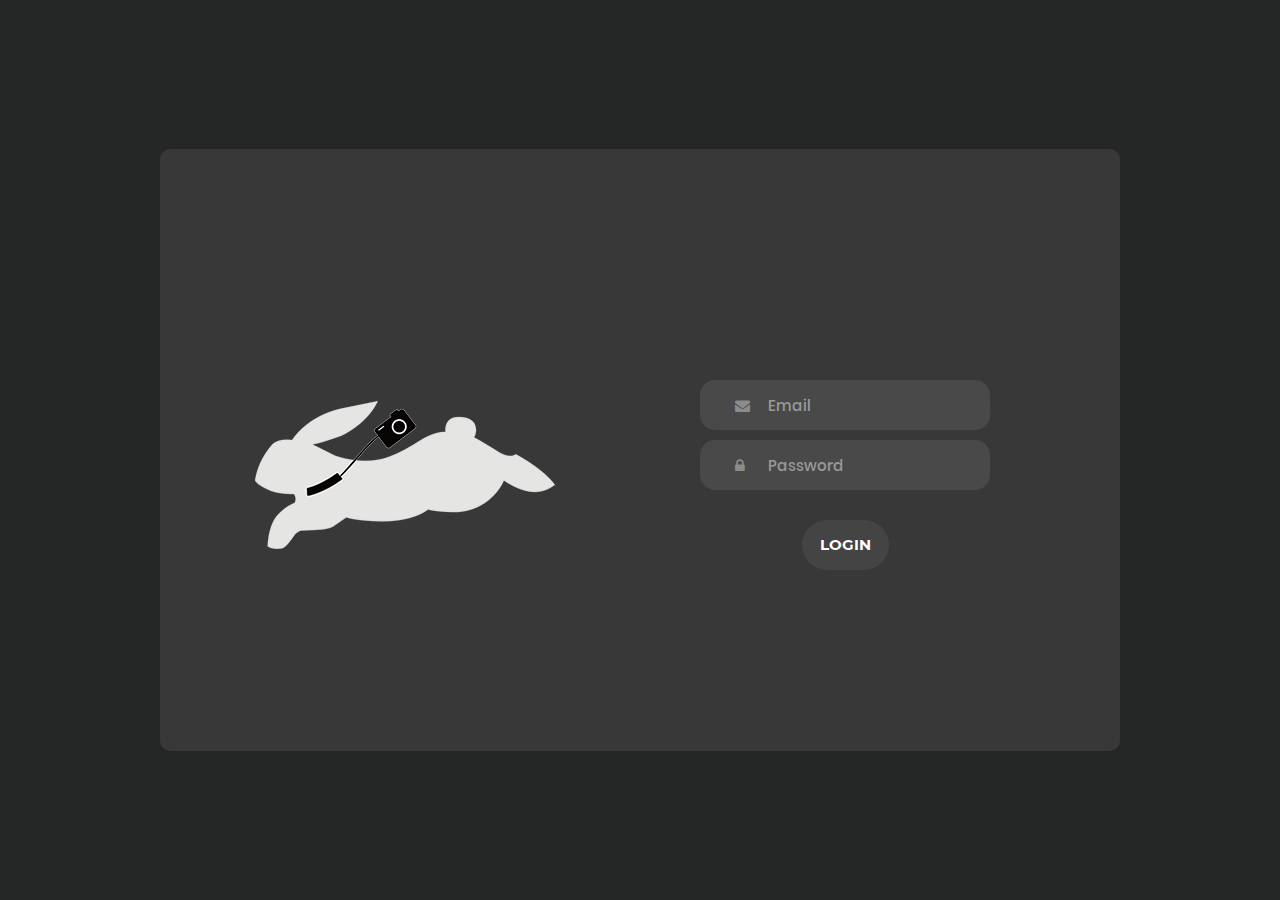
==== commit 03b7a188: "color test" ====
--- a/index.html
+++ b/index.html
@@ -35,7 +35,7 @@
 						 
 					</span>
 
-					<div class="wrap-input100 validate-input" data-validate = "Valid email is required: ex@abc.xyz">
+					<div class="wrap-input100 validate-input emailI" data-validate = "Valid email is required: ex@abc.xyz">
 						<input class="input100" type="text" name="email" placeholder="Email">
 						<span class="focus-input100"></span>
 						<span class="symbol-input100">
@@ -43,7 +43,7 @@
 						</span>
 					</div>
 
-					<div class="wrap-input100 validate-input" data-validate = "Password is required">
+					<div class="wrap-input100 validate-input passI" data-validate = "Password is required">
 						<input class="input100" type="password" name="pass" placeholder="Password">
 						<span class="focus-input100"></span>
 						<span class="symbol-input100">
--- a/css/I_main.css
+++ b/css/I_main.css
@@ -6,7 +6,7 @@
 [ FONT ]*/
 
 @font-face {
-  font-family: Poppins-Regular;
+  font-family: poppins-Regular;
   src: url('../fonts/poppins/Poppins-Regular.ttf'); 
 }
 
@@ -168,16 +168,16 @@
   justify-content: center;
   align-items: center;
   padding: 15px;
-  background: #9053c7;
-  background: -webkit-linear-gradient(-135deg, #c850c0, #4158d0);
+  background: #252626;
+  /*background: -webkit-linear-gradient(-135deg, #c850c0, #4158d0);
   background: -o-linear-gradient(-135deg, #c850c0, #4158d0);
   background: -moz-linear-gradient(-135deg, #c850c0, #4158d0);
-  background: linear-gradient(-135deg, #c850c0, #4158d0);
+  background: linear-gradient(-135deg, #c850c0, #4158d0);*/
 }
 
 .wrap-login100 {
   width: 960px;
-  background: #fff;
+  background: #373837;
   border-radius: 10px;
   overflow: hidden;
 
@@ -237,9 +237,9 @@
 
   display: block;
   width: 100%;
-  background: #e6e6e6;
+  background: #49494a;
   height: 50px;
-  border-radius: 25px;
+  border-radius: 15px;
   padding: 0 30px 0 68px;
 }
 
@@ -249,14 +249,14 @@
 .focus-input100 {
   display: block;
   position: absolute;
-  border-radius: 25px;
+  border-radius: 15px;
   bottom: 0;
   left: 0;
   z-index: -1;
   width: 100%;
   height: 100%;
   box-shadow: 0px 0px 0px 0px;
-  color: rgba(87,184,70, 0.8);
+  color: #fff;
 }
 
 .input100:focus + .focus-input100 {
@@ -295,7 +295,7 @@
   height: 100%;
   padding-left: 35px;
   pointer-events: none;
-  color: #666666;
+  color: #8c8c8c;
 
   -webkit-transition: all 0.4s;
   -o-transition: all 0.4s;
@@ -304,7 +304,7 @@
 }
 
 .input100:focus + .focus-input100 + .symbol-input100 {
-  color: #57b846;
+  color: #fff;
   padding-left: 28px;
 }
 
@@ -329,10 +329,10 @@
   color: #fff;
   text-transform: uppercase;
 
-  width: 100%;
+  width: 30%;
   height: 50px;
   border-radius: 25px;
-  background: #57b846;
+  background: #444445;
   display: -webkit-box;
   display: -webkit-flex;
   display: -moz-box;
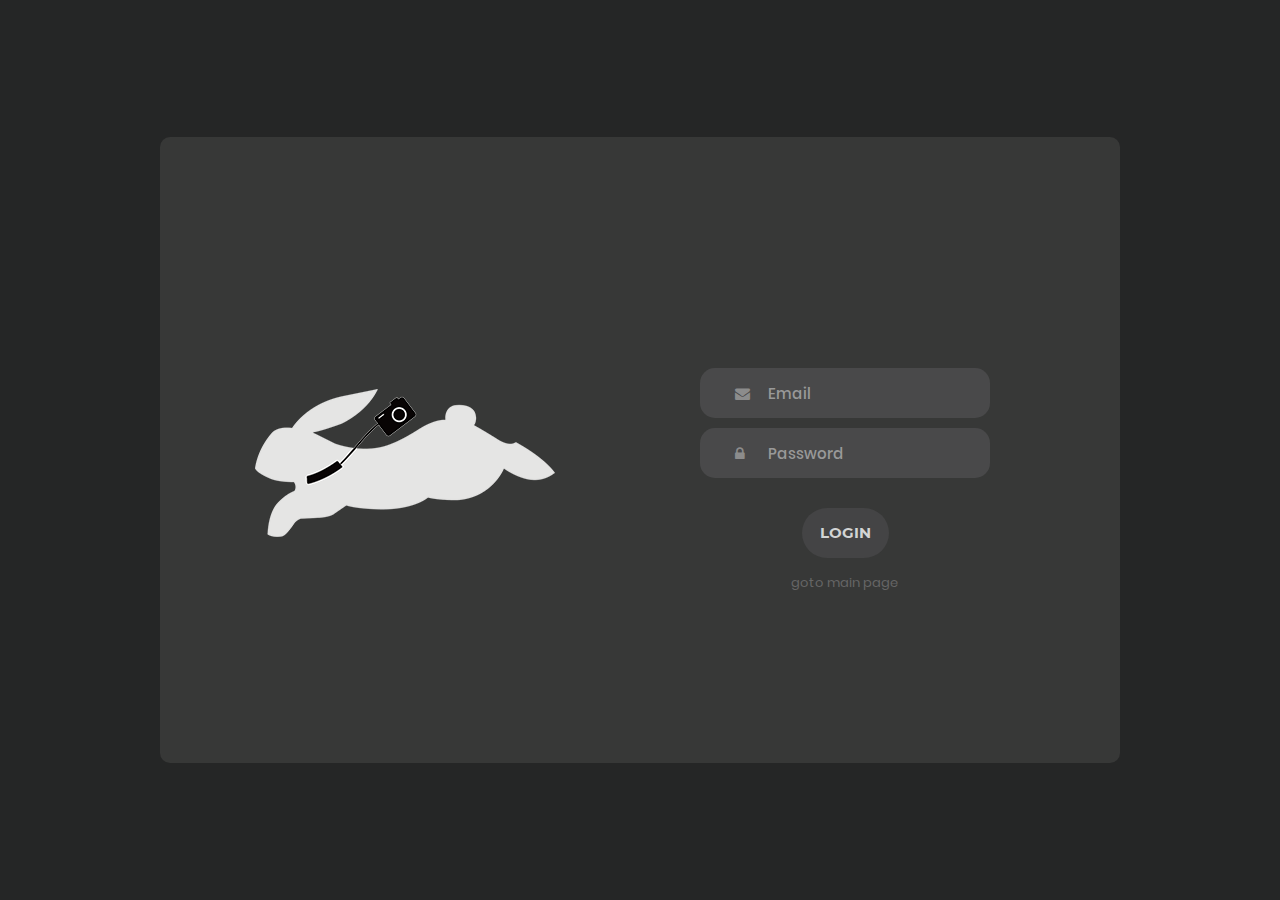
==== commit 5cc58a47: "index to main" ====
--- a/index.html
+++ b/index.html
@@ -61,8 +61,8 @@
 						<span class="txt1">
 							 
 						</span>
-						<a class="txt2" href="#">
-							 
+						<a class="txt2" href="http://ywqbx.github.io/andrea/">
+							 goto main page
 						</a>
 					</div>
 
--- a/css/I_main.css
+++ b/css/I_main.css
@@ -233,7 +233,7 @@
   font-family: Poppins-Medium;
   font-size: 15px;
   line-height: 1.5;
-  color: #666666;
+  color: #c9caca;
 
   display: block;
   width: 100%;
@@ -326,7 +326,7 @@
   font-family: Montserrat-Bold;
   font-size: 15px;
   line-height: 1.5;
-  color: #fff;
+  color: #d3d4d4;
   text-transform: uppercase;
 
   width: 30%;
